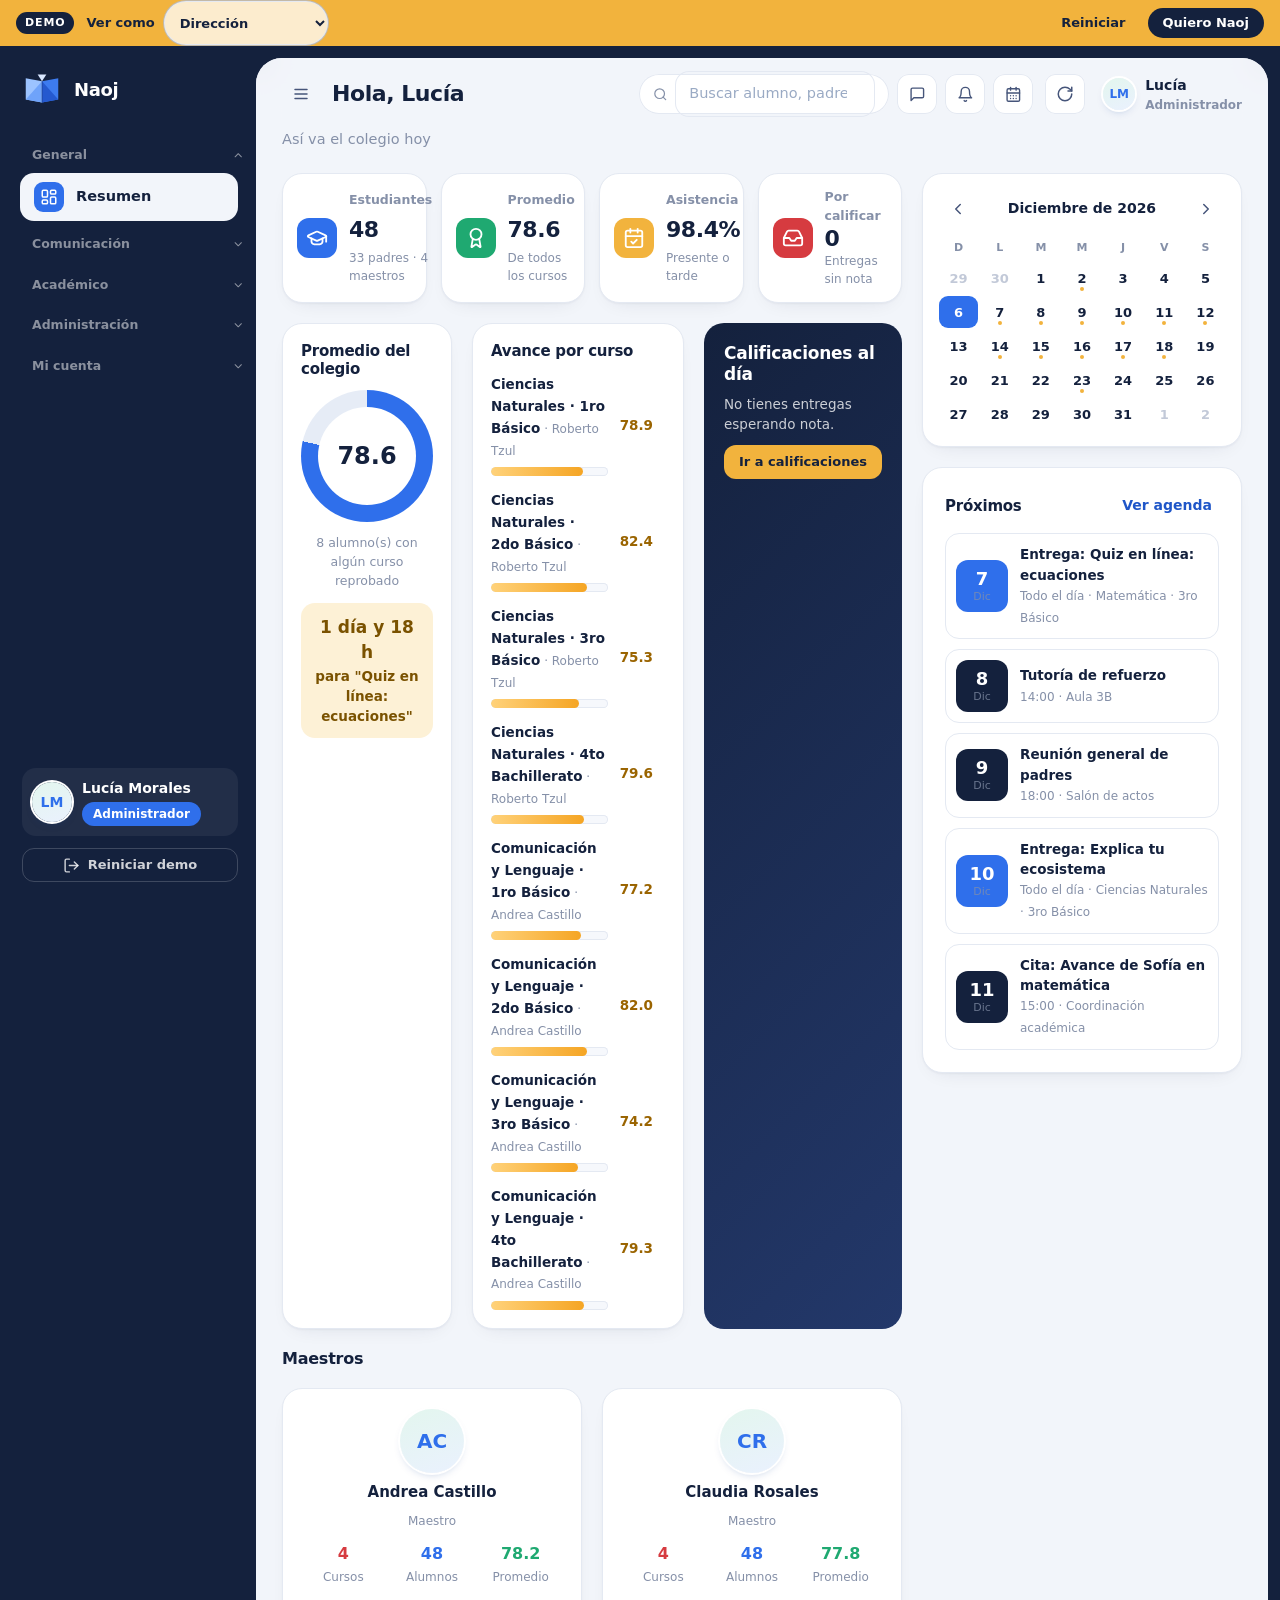
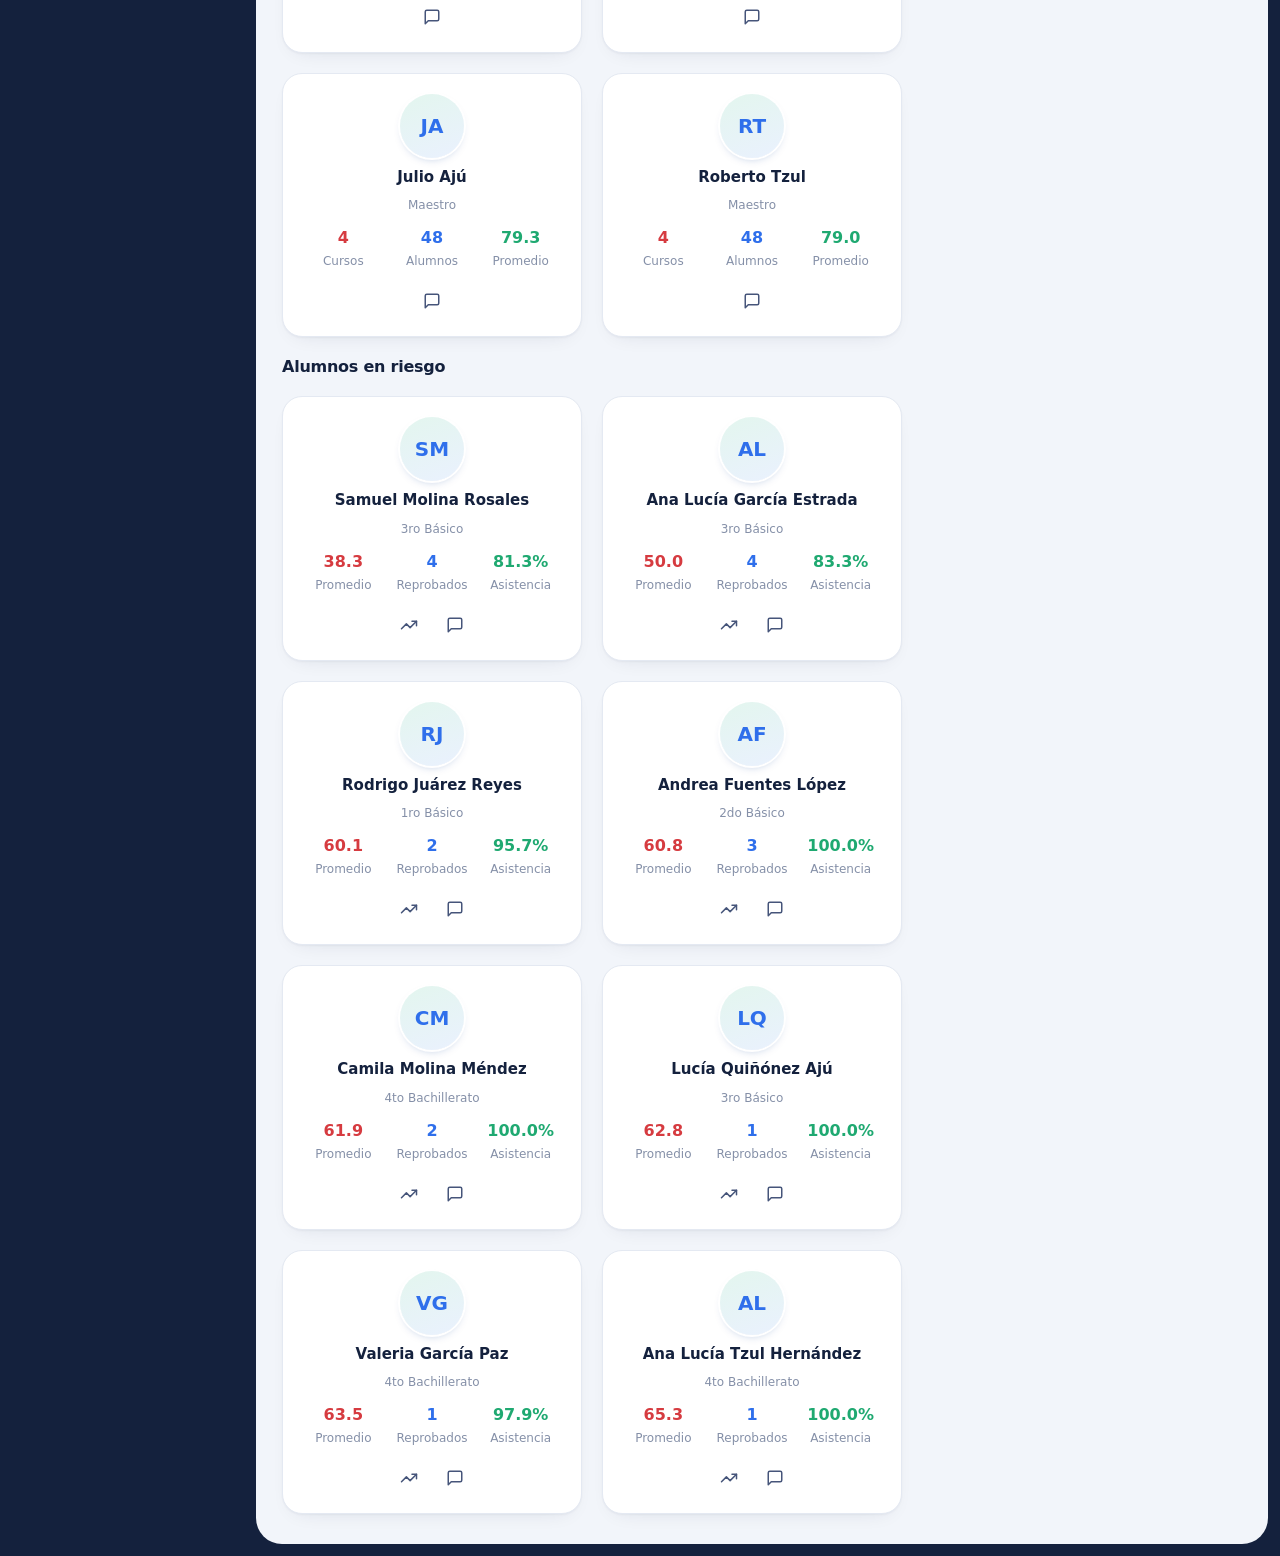
==== demo/index.html @ 6468c953 "Add files via upload" ====
<!DOCTYPE html>
<html lang="es">

<head>
    <meta charset="UTF-8">
    <meta name="viewport" content="width=device-width, initial-scale=1.0, viewport-fit=cover">
    <meta name="description" content="Demo interactiva de Naoj con un colegio de ejemplo: notas, asistencia, mensajes, agenda, lecturas y exámenes en línea.">
    <meta name="theme-color" content="#0B3D91">
    
    <meta http-equiv="Content-Security-Policy" content="default-src 'self'; script-src 'self'; style-src 'self' 'unsafe-inline' https://fonts.googleapis.com; font-src https://fonts.gstatic.com; img-src 'self' data: blob:; connect-src 'self'; worker-src 'self'; frame-src 'none'; object-src 'none'; base-uri 'self'; form-action 'none'">
    <meta name="robots" content="noindex">
    <link rel="icon" href="../img/favicon.svg" type="image/svg+xml">
    <script src="../js/frame-guard.js"></script>
    <meta name="referrer" content="no-referrer">
    <title>Naoj · Demo interactiva</title>
    <link rel="preconnect" href="https://fonts.googleapis.com">
    <link rel="preconnect" href="https://fonts.gstatic.com" crossorigin>
    <link href="https://fonts.googleapis.com/css2?family=Plus+Jakarta+Sans:wght@400;500;600;700;800&display=swap" rel="stylesheet">
    <link rel="stylesheet" href="css/styles.css">
    <link rel="stylesheet" href="css/demo.css">
    <script src="js/demo.js" defer></script>
    
    <script type="module" src="js/app.js"></script>
</head>

<body>
    <div class="demo-bar" id="demoBar">
        <span class="demo-tag">DEMO</span>
        <span class="demo-txt">Colegio de ejemplo · los cambios no se guardan</span>
        <label class="demo-como"><span>Ver como</span>
            <select id="demoComo" aria-label="Ver la demo como">
                <option value="direccion">Dirección</option><option value="maestro">Maestro</option>
                <option value="alumno">Alumna</option><option value="padre">Padre de familia</option>
            </select></label>
        <span class="demo-sp"></span>
        <button type="button" class="demo-reset" id="demoReset">Reiniciar</button>
        <a class="demo-cta" id="demoCta" href="https://wa.me/50258253416" target="_blank" rel="noopener">Quiero Naoj</a>
    </div>
    <noscript>
        <p class="noscript">La Naoj necesita JavaScript habilitado.</p>
    </noscript>

    
    <div id="screen-loading" class="screen screen-center" role="status" aria-live="polite">
        <div class="brand brand-lg">
            <span class="brand-mark" aria-hidden="true"><svg viewBox="0 0 32 32" role="img" aria-label=""><path d="M16 9 3 6.5v17L16 26z" fill="#9CC3FF"/><path d="M16 9 3 23.5 16 26z" fill="#6FA3FA"/><path d="M16 9 29 6.5v17L16 26z" fill="#3D7BEF"/><path d="M16 9 29 23.5 16 26z" fill="#2559CF"/><path d="M16 9 12.5 3.5h7z" fill="#D9E7FF"/><path d="M16 9v17" stroke="#14213D" stroke-opacity=".35" stroke-width=".8"/></svg></span>
            <span class="brand-name">Naoj</span>
        </div>
        <div class="spinner" aria-hidden="true"></div>
        <p id="loading-text" class="muted">Cargando…</p>
    </div>

    
    <main id="screen-login" class="screen auth-screen" hidden>
        <section class="auth-card" aria-labelledby="login-title">
            <div class="brand brand-lg">
                <span class="brand-mark" aria-hidden="true"><svg viewBox="0 0 32 32" role="img" aria-label=""><path d="M16 9 3 6.5v17L16 26z" fill="#9CC3FF"/><path d="M16 9 3 23.5 16 26z" fill="#6FA3FA"/><path d="M16 9 29 6.5v17L16 26z" fill="#3D7BEF"/><path d="M16 9 29 23.5 16 26z" fill="#2559CF"/><path d="M16 9 12.5 3.5h7z" fill="#D9E7FF"/><path d="M16 9v17" stroke="#14213D" stroke-opacity=".35" stroke-width=".8"/></svg></span>
                <span class="brand-name">Naoj</span>
            </div>
            <h1 id="login-title">Inicia sesión</h1>
            <p class="muted">Usa el correo y la contraseña que te entregó la administración.</p>

            <form id="login-form" data-submit="login" class="stack" novalidate>
                <label class="field">
                    <span>Correo electrónico</span>
                    <input type="email" name="email" autocomplete="username" inputmode="email" required>
                </label>
                <label class="field">
                    <span>Contraseña</span>
                    <span class="password-field">
                        <input type="password" name="password" autocomplete="current-password" required minlength="6">
                        <button type="button" class="password-toggle" data-action="toggle-password" aria-label="Mostrar contraseña" aria-pressed="false" title="Mostrar contraseña"><span data-icon="eye"></span></button>
                    </span>
                </label>
                <p class="form-error" role="alert" hidden></p>
                <button type="submit" class="btn btn-primary btn-block">Entrar</button>
                <button type="button" class="btn btn-link" data-action="forgot-password">¿Olvidaste tu contraseña?</button>
            </form>
        </section>
        <p class="auth-foot muted">Las cuentas las crea únicamente la administración del colegio.</p>
    </main>

    
    <main id="screen-denied" class="screen auth-screen" hidden>
        <section class="auth-card">
            <div class="brand brand-lg">
                <span class="brand-mark" aria-hidden="true"><svg viewBox="0 0 32 32" role="img" aria-label=""><path d="M16 9 3 6.5v17L16 26z" fill="#9CC3FF"/><path d="M16 9 3 23.5 16 26z" fill="#6FA3FA"/><path d="M16 9 29 6.5v17L16 26z" fill="#3D7BEF"/><path d="M16 9 29 23.5 16 26z" fill="#2559CF"/><path d="M16 9 12.5 3.5h7z" fill="#D9E7FF"/><path d="M16 9v17" stroke="#14213D" stroke-opacity=".35" stroke-width=".8"/></svg></span>
                <span class="brand-name">Naoj</span>
            </div>
            <h1 id="denied-title">Sin acceso</h1>
            <p id="denied-text" class="muted"></p>
            <div id="denied-actions" class="stack"></div>
            <button type="button" class="btn btn-ghost btn-block" data-action="logout">Cerrar sesión</button>
        </section>
    </main>

    
    <main id="screen-password" class="screen auth-screen" hidden>
        <section class="auth-card" aria-labelledby="password-title">
            <div class="brand brand-lg">
                <span class="brand-mark" aria-hidden="true"><svg viewBox="0 0 32 32" role="img" aria-label=""><path d="M16 9 3 6.5v17L16 26z" fill="#9CC3FF"/><path d="M16 9 3 23.5 16 26z" fill="#6FA3FA"/><path d="M16 9 29 6.5v17L16 26z" fill="#3D7BEF"/><path d="M16 9 29 23.5 16 26z" fill="#2559CF"/><path d="M16 9 12.5 3.5h7z" fill="#D9E7FF"/><path d="M16 9v17" stroke="#14213D" stroke-opacity=".35" stroke-width=".8"/></svg></span>
                <span class="brand-name">Naoj</span>
            </div>
            <h1 id="password-title">Crea tu contraseña</h1>
            <p class="muted">Por seguridad, reemplaza la contraseña temporal de <strong id="password-email"></strong> antes de continuar.</p>

            <form id="password-form" data-submit="change-password" class="stack" novalidate>
                <label class="field">
                    <span>Nueva contraseña</span>
                    <span class="password-field">
                        <input type="password" name="p1" autocomplete="new-password" required minlength="10">
                        <button type="button" class="password-toggle" data-action="toggle-password" aria-label="Mostrar contraseña" aria-pressed="false" title="Mostrar contraseña"><span data-icon="eye"></span></button>
                    </span>
                    <small class="field-hint">Mínimo 10 caracteres, con letras y números.</small>
                </label>
                <label class="field">
                    <span>Repite la contraseña</span>
                    <span class="password-field">
                        <input type="password" name="p2" autocomplete="new-password" required minlength="10">
                        <button type="button" class="password-toggle" data-action="toggle-password" aria-label="Mostrar contraseña" aria-pressed="false" title="Mostrar contraseña"><span data-icon="eye"></span></button>
                    </span>
                </label>
                <p class="form-error" role="alert" hidden></p>
                <button type="submit" class="btn btn-primary btn-block">Guardar y entrar</button>
            </form>
            <button type="button" class="btn btn-ghost btn-block" data-action="logout">Cerrar sesión</button>
        </section>
    </main>

    
    <div id="screen-app" class="app-shell" hidden>
        <aside id="sidebar" class="sidebar" aria-label="Navegación principal">
            <div class="brand">
                <span class="brand-mark" aria-hidden="true"><svg viewBox="0 0 32 32" role="img" aria-label=""><path d="M16 9 3 6.5v17L16 26z" fill="#9CC3FF"/><path d="M16 9 3 23.5 16 26z" fill="#6FA3FA"/><path d="M16 9 29 6.5v17L16 26z" fill="#3D7BEF"/><path d="M16 9 29 23.5 16 26z" fill="#2559CF"/><path d="M16 9 12.5 3.5h7z" fill="#D9E7FF"/><path d="M16 9v17" stroke="#14213D" stroke-opacity=".35" stroke-width=".8"/></svg></span>
                <span class="brand-name">Naoj</span>
            </div>
            <nav id="nav" class="nav"></nav>
            <div class="sidebar-foot">
                <div id="user-chip" class="user-chip"></div>
                <button type="button" class="btn btn-ghost btn-sm btn-block" data-action="logout"><span data-icon="log-out"></span>Reiniciar demo</button>
            </div>
        </aside>
        <div class="sidebar-backdrop" data-action="close-sidebar" aria-hidden="true"></div>

        <div class="main">
            <header class="topbar">
                <button type="button" class="icon-btn menu-btn" data-action="toggle-sidebar" aria-label="Ocultar menú" aria-controls="sidebar" aria-expanded="true"><span data-icon="menu"></span></button>
                <h1 id="page-title" class="page-title"></h1>
                <div class="topbar-tools" id="topbar-tools"></div>
                <button type="button" class="icon-btn topbar-icon" data-action="sync" title="Actualizar datos" aria-label="Actualizar datos"><span data-icon="rotate-cw"></span></button>
                <div class="topbar-user" id="topbar-user"></div>
            </header>
            <div id="busy-bar" class="busy-bar" aria-hidden="true"></div>
            <section id="view" class="view" tabindex="-1"></section>
        </div>
    </div>

    
    <dialog id="modal" class="modal" aria-modal="true"></dialog>

    
    <div id="toasts" class="toasts" aria-live="polite" aria-atomic="false"></div>
</body>

</html>
---- demo/css/styles.css ----
:root {
    
    --primary: #0B3D91;
    --primary-700: #082F72;
    --primary-400: #1E5BB8;
    --primary-50: #E7EEF9;
    --secondary: #3BA7F2;
    --secondary-700: #0B6FB8;
    --secondary-50: #E3F3FE;
    --tertiary: #7FE7D6;
    --tertiary-700: #0E7C6B;
    --tertiary-50: #E1F9F4;
    --ice: #E8F6FF;

    
    --grad-primary: linear-gradient(160deg, #2A68C9 0%, #0B3D91 100%);
    --grad-secondary: linear-gradient(160deg, #6CC3FA 0%, #3BA7F2 100%);
    --grad-tertiary: linear-gradient(160deg, #A8F1E5 0%, #7FE7D6 100%);
    --grad-ice: linear-gradient(160deg, #FFFFFF 0%, #E8F6FF 100%);
    --grad-hero: linear-gradient(125deg, #0B3D91 0%, #1E62C4 45%, #3BA7F2 78%, #7FE7D6 125%);

    
    --good: #0E7C6B;
    --good-bg: #DDF8F2;
    --ok: #A35A00;
    --ok-bg: #FFF1D9;
    --risk: #C42538;
    --risk-bg: #FDE6E9;
    --info: #0B6FB8;
    --info-bg: #E3F3FE;

    
    --bg: #EEF7FE;
    --surface: #FFFFFF;
    --surface-2: #F4FAFF;
    --border: #E1EDF8;
    --border-strong: #CFE0F1;
    --text: #0A1F44;
    --text-2: #3A4F72;
    --muted: #6B7C99;

    
    --radius-sm: 10px;
    --radius: 16px;
    --radius-lg: 24px;
    --radius-pill: 999px;
    --shadow-sm: 0 1px 2px rgba(11, 61, 145, .06), 0 2px 6px rgba(11, 61, 145, .05);
    --shadow: 0 14px 34px -14px rgba(11, 61, 145, .28), 0 4px 10px -4px rgba(11, 61, 145, .10);
    --shadow-lg: 0 30px 70px -24px rgba(10, 31, 68, .45);
    --shadow-soft: 12px 12px 30px rgba(11, 61, 145, .09), -8px -8px 22px rgba(255, 255, 255, .95);
    --shadow-soft-sm: 5px 5px 14px rgba(11, 61, 145, .09), -4px -4px 12px rgba(255, 255, 255, .95);
    --inset: inset 2px 2px 6px rgba(11, 61, 145, .08), inset -2px -2px 6px rgba(255, 255, 255, .95);
    --ring: 0 0 0 4px rgba(59, 167, 242, .25);

    --sidebar-w: 256px;
    --topbar-h: 68px;
    --ease-out: cubic-bezier(0.23, 1, 0.32, 1);
    --font: 'Inter', system-ui, -apple-system, 'Segoe UI', Roboto, sans-serif;
    color-scheme: light;
}



*,
*::before,
*::after { box-sizing: border-box; }

html { -webkit-text-size-adjust: 100%; }

body {
    margin: 0;
    font-family: var(--font);
    font-size: 15px;
    line-height: 1.5;
    color: var(--text);
    background: var(--bg);
    -webkit-font-smoothing: antialiased;
    -webkit-tap-highlight-color: transparent;
}

[hidden] { display: none !important; }

h1, h2, h3, h4 { margin: 0; line-height: 1.2; letter-spacing: -0.02em; font-weight: 800; }
p { margin: 0; }
a { color: var(--secondary-700); }
img { max-width: 100%; display: block; }
small { font-size: 12px; }
kbd { font: 600 11px/1 var(--font); padding: 2px 6px; border-radius: 6px; background: var(--surface); box-shadow: var(--shadow-sm); }

.muted { color: var(--muted); }
.noscript { padding: 24px; text-align: center; }

:focus-visible { outline: none; box-shadow: var(--ring); }


.icon { width: 1.15em; height: 1.15em; flex: none; vertical-align: -0.2em; stroke-width: 2; }
.icon-xs { width: .95em; height: .95em; vertical-align: -0.12em; }
.icon-sm { width: 1em; height: 1em; }
.icon-lg { width: 1.5em; height: 1.5em; }
.spin { animation: spin 800ms linear infinite; }
.meta-line { display: inline-flex; align-items: center; gap: 6px; }



.brand { display: flex; align-items: center; gap: 12px; }
.brand-mark {
    width: 40px; height: 40px; border-radius: 13px; flex: none;
    display: grid; place-items: center; color: #fff;
    background: var(--grad-primary);
    box-shadow: inset 0 1px 0 rgba(255, 255, 255, .28), 0 8px 18px -8px rgba(11, 61, 145, .7);
}
.brand-mark svg { width: 22px; height: 22px; }
.brand-name { font-weight: 900; font-size: 18px; line-height: 1.02; letter-spacing: -0.03em; color: var(--text); }
.brand-name span { display: block; color: var(--secondary); }
.brand-lg .brand-mark { width: 52px; height: 52px; border-radius: 16px; }
.brand-lg .brand-mark svg { width: 28px; height: 28px; }
.brand-lg .brand-name { font-size: 24px; }



.screen-center {
    min-height: 100vh; min-height: 100dvh;
    display: flex; flex-direction: column; align-items: center; justify-content: center; gap: 22px;
    background: var(--bg);
}

.spinner {
    width: 34px; height: 34px; border-radius: 50%;
    border: 3px solid var(--secondary-50); border-top-color: var(--secondary);
    animation: spin 800ms linear infinite;
}
@keyframes spin { to { transform: rotate(360deg); } }
.boot-error {
    max-width: 360px; padding: 14px 18px; border-radius: var(--radius); text-align: center;
    background: var(--risk-bg); color: #8E1426; font-size: 14px; font-weight: 600;
}

.auth-screen {
    min-height: 100vh; min-height: 100dvh;
    display: flex; flex-direction: column; align-items: center; justify-content: center;
    padding: 24px 16px;
    background:
        radial-gradient(900px 480px at 0% 0%, rgba(59, 167, 242, .22), transparent 60%),
        radial-gradient(800px 420px at 100% 100%, rgba(127, 231, 214, .30), transparent 60%),
        linear-gradient(180deg, #F5FBFF 0%, var(--ice) 100%);
}
.auth-card {
    width: 100%; max-width: 420px;
    background: rgba(255, 255, 255, .92); border: 1px solid rgba(255, 255, 255, .9); border-radius: 28px;
    box-shadow: var(--shadow-soft), var(--shadow);
    padding: 36px 30px;
    display: flex; flex-direction: column; gap: 14px;
}
.auth-card h1 { font-size: 28px; font-weight: 900; letter-spacing: -0.035em; margin-top: 10px; }
.auth-foot { margin-top: 18px; font-size: 13px; text-align: center; }



.app-shell { display: flex; min-height: 100vh; min-height: 100dvh; background: var(--bg); }

.sidebar {
    position: fixed; inset: 0 auto 0 0; width: var(--sidebar-w); z-index: 40;
    display: flex; flex-direction: column; gap: 22px;
    padding: 22px 16px;
    background: rgba(255, 255, 255, .88);
    backdrop-filter: blur(14px);
    border-right: 1px solid rgba(255, 255, 255, .9);
    box-shadow: 10px 0 34px -22px rgba(11, 61, 145, .35);
}
.sidebar > .brand { padding: 2px 8px; }


.nav { display: flex; flex-direction: column; gap: 6px; flex: 1; min-height: 0; overflow-y: auto; overscroll-behavior: contain; padding: 2px; scrollbar-width: thin; }
.nav-group-head {
    display: flex; align-items: center; justify-content: space-between; width: 100%;
    padding: 8px 12px; border: 0; border-radius: 12px; background: none; cursor: pointer;
    font: inherit; font-size: 12px; font-weight: 800; letter-spacing: .06em; text-transform: uppercase; color: var(--text-2); opacity: .8;
}
.nav-group-head:hover { background: var(--surface-2); opacity: 1; }
.nav-group-head:focus-visible { box-shadow: var(--ring); outline: none; }
.nav-group-head .icon { transition: transform 200ms var(--ease-out); }
.nav-group.is-open .nav-group-head .icon { transform: rotate(180deg); }
.nav-group-body { display: grid; grid-template-rows: 0fr; visibility: hidden; transition: grid-template-rows 220ms var(--ease-out), visibility 0s linear 220ms; }
.nav-group.is-open .nav-group-body { grid-template-rows: 1fr; visibility: visible; transition: grid-template-rows 220ms var(--ease-out); }
.nav-group-body > div { overflow: hidden; display: flex; flex-direction: column; gap: 4px; min-height: 0; }
.nav-link {
    display: flex; align-items: center; gap: 12px;
    padding: 10px 12px; border-radius: 14px;
    color: var(--text-2); font-weight: 600; font-size: 14.5px; text-decoration: none;
    transition: background-color 180ms var(--ease-out), color 180ms var(--ease-out), box-shadow 180ms var(--ease-out);
}
.nav-icon {
    width: 34px; height: 34px; border-radius: 11px; flex: none;
    display: grid; place-items: center; color: var(--primary-400);
    background: var(--surface-2);
    transition: background 180ms var(--ease-out), color 180ms var(--ease-out);
}
.nav-icon .icon { width: 18px; height: 18px; }
.nav-link:hover { background: var(--surface-2); color: var(--primary); }
.nav-link[aria-current="page"] {
    background: var(--surface); color: var(--primary); font-weight: 700;
    box-shadow: var(--shadow-soft-sm);
}
.nav-link[aria-current="page"] .nav-icon { background: var(--grad-primary); color: #fff; box-shadow: 0 6px 14px -6px rgba(11, 61, 145, .7); }

.sidebar-foot { display: flex; flex-direction: column; gap: 12px; padding-top: 16px; border-top: 1px solid var(--border); }
.user-chip {
    display: flex; align-items: center; gap: 10px; min-width: 0;
    padding: 10px; border-radius: var(--radius); background: var(--surface-2);
}
.user-chip div { min-width: 0; display: flex; flex-direction: column; gap: 3px; align-items: flex-start; }
.user-chip strong { display: block; max-width: 100%; font-size: 14px; white-space: nowrap; overflow: hidden; text-overflow: ellipsis; }

.sidebar-backdrop { display: none; }

.main { flex: 1; min-width: 0; margin-left: var(--sidebar-w); display: flex; flex-direction: column; }

.topbar {
    position: sticky; top: 0; z-index: 30; height: var(--topbar-h);
    display: flex; align-items: center; gap: 12px; padding: 0 28px;
    background: rgba(238, 247, 254, .82);
    backdrop-filter: blur(12px);
}
.page-title { font-size: 22px; font-weight: 900; letter-spacing: -0.035em; flex: 1; min-width: 0; white-space: nowrap; overflow: hidden; text-overflow: ellipsis; }
.menu-btn { display: inline-grid; }

.busy-bar {
    position: sticky; top: var(--topbar-h); z-index: 29; height: 3px;
    background: linear-gradient(90deg, transparent, var(--secondary), var(--tertiary), transparent);
    background-size: 50% 100%; background-repeat: no-repeat;
    opacity: 0; transition: opacity 200ms;
}
.busy-bar.is-active { opacity: 1; animation: busy 1s linear infinite; }
@keyframes busy { from { background-position: -50% 0; } to { background-position: 150% 0; } }

.view { padding: 8px 28px 32px; max-width: 1320px; width: 100%; margin: 0 auto; display: flex; flex-direction: column; gap: 22px; }
.view:focus { outline: none; box-shadow: none; }



.card {
    background: var(--surface); border: 1px solid rgba(255, 255, 255, .9); border-radius: var(--radius-lg);
    box-shadow: var(--shadow-soft);
}
.card-pad { padding: 22px; }
.card-head {
    display: flex; align-items: center; justify-content: space-between; gap: 12px; flex-wrap: wrap;
    padding: 18px 22px; border-bottom: 1px solid var(--border);
}
.card-head h2, .card-head h3 { font-size: 16px; font-weight: 800; }
.card-body { padding: 22px; }

.section-title { display: flex; align-items: center; justify-content: space-between; gap: 12px; flex-wrap: wrap; }
.section-title h2 { font-size: 20px; font-weight: 900; }


.eyebrow { font-size: 12px; font-weight: 700; letter-spacing: .14em; text-transform: uppercase; color: var(--muted); }

.stack { display: flex; flex-direction: column; gap: 12px; }
.row { display: flex; align-items: center; gap: 10px; flex-wrap: wrap; }
.row-between { display: flex; align-items: center; justify-content: space-between; gap: 10px; flex-wrap: wrap; }
.grid { display: grid; gap: 18px; }
.grid-kpi { grid-template-columns: repeat(auto-fit, minmax(min(190px, 100%), 1fr)); }
.grid-cards { grid-template-columns: repeat(auto-fill, minmax(min(290px, 100%), 1fr)); }
.grid-2 { grid-template-columns: repeat(auto-fit, minmax(min(330px, 100%), 1fr)); }


.kpi { padding: 20px; display: flex; flex-direction: column; gap: 6px; }
.kpi-icon {
    width: 46px; height: 46px; border-radius: 15px; margin-bottom: 6px;
    display: grid; place-items: center; color: #fff;
    background: var(--grad-primary);
    box-shadow: inset 0 1px 0 rgba(255, 255, 255, .3), 0 10px 20px -10px rgba(11, 61, 145, .65);
}
.kpi-icon .icon { width: 22px; height: 22px; }
.grid-kpi > .kpi:nth-child(4n+2) .kpi-icon { background: var(--grad-secondary); box-shadow: inset 0 1px 0 rgba(255, 255, 255, .35), 0 10px 20px -10px rgba(59, 167, 242, .8); }
.grid-kpi > .kpi:nth-child(4n+3) .kpi-icon { background: var(--grad-tertiary); color: var(--primary); box-shadow: inset 0 1px 0 rgba(255, 255, 255, .5), 0 10px 20px -10px rgba(14, 124, 107, .55); }
.grid-kpi > .kpi:nth-child(4n+4) .kpi-icon { background: var(--grad-ice); color: var(--primary); box-shadow: inset 0 0 0 1px var(--border-strong), 0 10px 20px -12px rgba(11, 61, 145, .35); }
.kpi-label { color: var(--muted); font-size: 13px; font-weight: 600; }
.kpi-value { font-size: 32px; font-weight: 900; letter-spacing: -0.04em; line-height: 1.05; color: var(--text); }
.kpi-sub { color: var(--muted); font-size: 12px; }



.btn {
    display: inline-flex; align-items: center; justify-content: center; gap: 8px;
    min-height: 42px; padding: 9px 20px; border-radius: var(--radius-pill);
    border: 1px solid transparent; background: none;
    font: inherit; font-weight: 700; font-size: 14px; color: inherit;
    cursor: pointer; text-decoration: none; white-space: nowrap;
    transition: background-color 180ms var(--ease-out), box-shadow 180ms var(--ease-out), transform 120ms var(--ease-out), opacity 160ms, color 160ms;
    user-select: none;
}
.btn:active:not(:disabled) { transform: scale(0.97); }
.btn:disabled { opacity: .5; cursor: not-allowed; }
.btn-primary {
    background: var(--grad-primary); color: #fff;
    box-shadow: inset 0 1px 0 rgba(255, 255, 255, .25), 0 10px 20px -10px rgba(11, 61, 145, .8);
}
.btn-primary:hover:not(:disabled) { box-shadow: inset 0 1px 0 rgba(255, 255, 255, .25), 0 14px 26px -10px rgba(11, 61, 145, .9); filter: brightness(1.06); }
.btn-accent {
    background: var(--grad-secondary); color: #fff;
    box-shadow: inset 0 1px 0 rgba(255, 255, 255, .3), 0 10px 20px -10px rgba(59, 167, 242, .9);
}
.btn-accent:hover:not(:disabled) { filter: brightness(1.05); }
.btn-danger { background: linear-gradient(160deg, #E0485B 0%, #C42538 100%); color: #fff; box-shadow: 0 10px 20px -10px rgba(196, 37, 56, .8); }
.btn-danger:hover:not(:disabled) { filter: brightness(1.06); }
.btn-ghost {
    background: var(--surface); color: var(--text-2); border-color: rgba(255, 255, 255, .9);
    box-shadow: var(--shadow-soft-sm);
}
.btn-ghost:hover:not(:disabled) { color: var(--primary); box-shadow: 6px 6px 16px rgba(11, 61, 145, .12), -4px -4px 12px rgba(255, 255, 255, .95); }
.btn-link { color: var(--secondary-700); min-height: auto; padding: 4px 6px; font-weight: 600; }
.btn-link:hover { color: var(--primary); text-decoration: underline; }
.btn-sm { min-height: 34px; padding: 6px 14px; font-size: 13px; }
.btn-block { width: 100%; }
.btn .icon { width: 17px; height: 17px; }
.btn.is-loading { position: relative; color: transparent !important; pointer-events: none; }
.btn.is-loading > * { visibility: hidden; }
.btn.is-loading::after {
    content: ""; position: absolute; width: 16px; height: 16px; border-radius: 50%;
    border: 2px solid rgba(255, 255, 255, .5); border-top-color: #fff; animation: spin 700ms linear infinite;
}
.btn-ghost.is-loading::after { border-color: var(--secondary-50); border-top-color: var(--secondary); }

.icon-btn {
    width: 38px; height: 38px; border-radius: 12px; display: inline-grid; place-items: center;
    border: 0; background: none; cursor: pointer; color: var(--text-2);
    transition: background-color 160ms var(--ease-out), color 160ms var(--ease-out), box-shadow 160ms;
}
.icon-btn .icon { width: 18px; height: 18px; }
.icon-btn:hover { background: var(--surface-2); color: var(--primary); }
.icon-btn.danger:hover { background: var(--risk-bg); color: var(--risk); }



.field { display: flex; flex-direction: column; gap: 7px; min-width: 0; }
.field > span:not(.password-field) { font-size: 13px; font-weight: 700; color: var(--text-2); }
.field-hint { font-size: 12px; color: var(--muted); }
input, select, textarea {
    font: inherit; font-size: 16px; color: var(--text);
    width: 100%; min-height: 46px; padding: 10px 14px;
    background: var(--surface-2); border: 1px solid var(--border); border-radius: 14px;
    box-shadow: var(--inset);
    transition: border-color 160ms, box-shadow 160ms, background-color 160ms;
}
@media (min-width: 768px) { input, select, textarea { font-size: 14.5px; } }
textarea { min-height: 100px; resize: vertical; }
input::placeholder, textarea::placeholder { color: #9AAAC4; }
input:focus, select:focus, textarea:focus { outline: none; background: var(--surface); border-color: var(--secondary); box-shadow: var(--ring); }
input:disabled, select:disabled { color: var(--muted); box-shadow: none; opacity: .8; }
input[type="checkbox"], input[type="radio"] { width: 18px; height: 18px; min-height: 0; padding: 0; box-shadow: none; accent-color: var(--primary); }
.form-grid { display: grid; grid-template-columns: repeat(auto-fit, minmax(min(220px, 100%), 1fr)); gap: 16px; }
.form-grid .span-all { grid-column: 1 / -1; }
.form-error { color: var(--risk); background: var(--risk-bg); border-radius: 14px; padding: 11px 14px; font-size: 14px; font-weight: 500; }
.inline-select { width: auto; min-width: 210px; }


.password-field { position: relative; display: block; }
.password-field input { padding-right: 52px; }
.password-toggle {
    position: absolute; top: 50%; right: 6px; transform: translateY(-50%);
    width: 38px; height: 36px; border: 0; border-radius: 11px; background: none;
    display: grid; place-items: center; cursor: pointer; color: var(--muted);
    transition: color 160ms, background-color 160ms;
}
.password-toggle .icon { width: 19px; height: 19px; }
.password-toggle:hover, .password-toggle:focus-visible { color: var(--primary); background: var(--secondary-50); }
.password-toggle[aria-pressed="true"] { color: var(--secondary-700); }

.check-list {
    display: grid; grid-template-columns: repeat(auto-fill, minmax(min(230px, 100%), 1fr)); gap: 10px;
    max-height: 330px; overflow: auto; padding: 4px;
}
.check-item {
    display: flex; align-items: center; gap: 10px; padding: 11px 13px;
    border: 1px solid var(--border); border-radius: 14px; cursor: pointer; background: var(--surface);
    transition: border-color 160ms, background-color 160ms, box-shadow 160ms;
}
.check-item:hover { border-color: var(--border-strong); }
.check-item:has(input:checked) { border-color: var(--secondary); background: var(--secondary-50); box-shadow: 0 6px 14px -10px rgba(59, 167, 242, .9); }
.check-item small { display: block; color: var(--muted); }
.check-item:has(input:disabled) { opacity: .5; cursor: not-allowed; background: var(--surface-2); }

.justify-box {
    border: 1px solid #FFD89A; background: #FFF8EA; border-radius: var(--radius); padding: 16px;
    display: flex; flex-direction: column; gap: 8px;
}
.justify-box > span { color: #8A4B00; }
.justify-box textarea { background: #fff; }



.badge {
    display: inline-flex; align-items: center; gap: 5px;
    padding: 3px 11px; border-radius: var(--radius-pill); font-size: 12px; font-weight: 700; white-space: nowrap;
    background: var(--surface-2); color: var(--text-2);
}
.badge .icon { width: 13px; height: 13px; }
.badge-brand { background: var(--primary-50); color: var(--primary); }
.badge-solid { background: var(--grad-primary); color: #fff; }
.badge-success { background: var(--good-bg); color: var(--good); }
.badge-warn { background: var(--ok-bg); color: var(--ok); }
.badge-danger { background: var(--risk-bg); color: var(--risk); }
.badge-info { background: var(--info-bg); color: var(--info); }

.tipo-Tarea { background: var(--secondary-50); color: var(--secondary-700); }
.tipo-Prueba { background: var(--tertiary-50); color: var(--tertiary-700); }
.tipo-Examen { background: var(--grad-primary); color: #fff; }
.tipo-Proyecto { background: var(--primary-50); color: var(--primary); box-shadow: inset 0 0 0 1px rgba(11, 61, 145, .18); }



.grade { font-weight: 800; font-variant-numeric: tabular-nums; }
.grade.good { color: var(--good); }
.grade.ok { color: var(--ok); }
.grade.risk { color: var(--risk); }
.grade.muted { color: var(--muted); font-weight: 600; }

.grade-pill {
    display: inline-grid; place-items: center; min-width: 56px; padding: 4px 11px; border-radius: var(--radius-pill);
    font-weight: 800; font-variant-numeric: tabular-nums; font-size: 13px;
    background: var(--surface-2); color: var(--muted);
}
.grade-pill.good { background: var(--good-bg); color: var(--good); }
.grade-pill.ok { background: var(--ok-bg); color: var(--ok); }
.grade-pill.risk { background: var(--risk-bg); color: var(--risk); }

.grade-big { font-size: 42px; font-weight: 900; letter-spacing: -0.045em; line-height: 1; font-variant-numeric: tabular-nums; }

.bar { height: 9px; border-radius: var(--radius-pill); background: var(--surface-2); box-shadow: var(--inset); overflow: hidden; }
.bar > span { display: block; height: 100%; border-radius: inherit; background: var(--muted); transition: width 500ms var(--ease-out); }
.bar.good > span { background: linear-gradient(90deg, var(--tertiary), var(--secondary)); }
.bar.ok > span { background: linear-gradient(90deg, #FFD27A, #F5A524); }
.bar.risk > span { background: linear-gradient(90deg, #F7909C, #E0485B); }



.avatar {
    flex: none; border-radius: 50%; object-fit: cover;
    display: inline-grid; place-items: center;
    background: linear-gradient(160deg, var(--tertiary-50), var(--secondary-50));
    color: var(--primary); font-weight: 800;
    box-shadow: 0 0 0 2px #fff, 0 4px 10px -4px rgba(11, 61, 145, .35);
}
.avatar-sm { width: 32px; height: 32px; font-size: 12px; }
.avatar-md { width: 40px; height: 40px; font-size: 14px; }
.avatar-lg { width: 66px; height: 66px; font-size: 22px; }
.avatar-xl { width: 120px; height: 120px; font-size: 38px; box-shadow: 0 0 0 4px #fff, var(--shadow); }

.person { display: flex; align-items: center; gap: 11px; min-width: 0; }
.person > div { min-width: 0; }
.person strong { display: block; white-space: nowrap; overflow: hidden; text-overflow: ellipsis; }
.person small { display: block; color: var(--muted); white-space: nowrap; overflow: hidden; text-overflow: ellipsis; }



.table-wrap { overflow-x: auto; -webkit-overflow-scrolling: touch; }
.table { width: 100%; border-collapse: collapse; font-size: 14px; }
.table th, .table td { padding: 13px 16px; text-align: left; border-bottom: 1px solid var(--border); vertical-align: middle; }
.table th {
    font-size: 11.5px; font-weight: 700; color: var(--muted); text-transform: uppercase; letter-spacing: .1em;
    background: var(--surface-2); white-space: nowrap;
}
.table tbody tr { transition: background-color 140ms; }
.table tbody tr:hover { background: #F7FBFF; }
.table tbody tr:last-child td { border-bottom: 0; }
.table .num { text-align: right; font-variant-numeric: tabular-nums; }
.table .center { text-align: center; }
.table .actions { text-align: right; white-space: nowrap; }
.table .wrap { white-space: normal; min-width: 220px; }



.tabs {
    display: flex; gap: 4px; padding: 5px; border-radius: var(--radius-pill);
    background: #E3EEF9; box-shadow: var(--inset);
    overflow-x: auto; width: fit-content; max-width: 100%; min-width: 0;
}
.tab {
    padding: 8px 18px; border-radius: var(--radius-pill); border: 0; background: none; cursor: pointer;
    font: inherit; font-weight: 700; font-size: 14px; color: var(--text-2); white-space: nowrap;
    transition: background-color 180ms var(--ease-out), color 180ms, box-shadow 180ms;
}
.tab:hover { color: var(--primary); }
.tab[aria-selected="true"] { background: var(--surface); color: var(--primary); box-shadow: 0 4px 12px -4px rgba(11, 61, 145, .25); }



.empty { text-align: center; padding: 44px 20px; color: var(--muted); display: flex; flex-direction: column; align-items: center; gap: 12px; }
.empty-icon {
    width: 68px; height: 68px; border-radius: 22px; display: grid; place-items: center;
    color: var(--primary); background: var(--grad-ice);
    box-shadow: var(--shadow-soft-sm), inset 0 0 0 1px var(--border);
}
.empty-icon .icon { width: 30px; height: 30px; }



.alert { padding: 13px 16px; border-radius: var(--radius); font-size: 14px; display: flex; gap: 10px; align-items: flex-start; }
.alert > .icon { width: 18px; height: 18px; margin-top: 1px; }
.alert ul { margin: 6px 0 0; padding-left: 20px; }
.alert p { margin-top: 4px; }
.alert-warn { background: var(--ok-bg); color: #7A4300; }
.alert-info { background: var(--info-bg); color: #0A4F86; }
.alert-ok { background: var(--good-bg); color: #0A5E51; }
.alert-danger { background: var(--risk-bg); color: #8E1426; }



.course-card {
    display: flex; flex-direction: column; gap: 12px; padding: 22px; text-decoration: none; color: inherit;
    position: relative; overflow: hidden;
    transition: transform 220ms var(--ease-out), box-shadow 220ms var(--ease-out);
}
.course-card::before {
    content: ""; position: absolute; inset: 0 0 auto 0; height: 5px;
    background: linear-gradient(90deg, var(--primary), var(--secondary), var(--tertiary));
}
a.course-card:hover, button.course-card:hover { transform: translateY(-3px); box-shadow: var(--shadow-soft), var(--shadow); }
.course-card h3 { font-size: 18px; font-weight: 800; }
.course-card p { color: var(--muted); font-size: 14px; }
.course-stats { display: flex; gap: 14px; flex-wrap: wrap; font-size: 13px; color: var(--text-2); font-weight: 600; }
.course-stats span { display: inline-flex; align-items: center; gap: 6px; }
.course-stats .icon { color: var(--secondary); }

.unit-block + .unit-block { border-top: 1px solid var(--border); }
.unit-head { display: flex; align-items: center; justify-content: space-between; gap: 10px; flex-wrap: wrap; padding: 15px 22px; background: var(--surface-2); }
.unit-head h3 { font-size: 15px; font-weight: 800; }
.item-list { list-style: none; margin: 0; padding: 0; }
.item-row { display: grid; grid-template-columns: auto 1fr auto; align-items: center; gap: 14px; padding: 13px 22px; border-top: 1px solid var(--border); }
.item-main { min-width: 0; display: flex; flex-direction: column; gap: 3px; }
.item-meta { display: flex; gap: 12px; flex-wrap: wrap; align-items: center; font-size: 12px; color: var(--muted); }
.item-side { display: flex; align-items: center; gap: 8px; flex-wrap: wrap; justify-content: flex-end; }
.item-link { font-weight: 700; text-decoration: none; color: var(--primary); display: inline-flex; align-items: center; gap: 5px; }
.item-link .icon { color: var(--secondary); }
.item-link:hover { color: var(--secondary-700); text-decoration: underline; }
.item-title { font-weight: 700; }

.topic-list { margin: 0; padding: 0 22px 14px 42px; color: var(--text-2); font-size: 14px; }
.topic-list li { padding: 3px 0; }
.topic-list li::marker { color: var(--secondary); }
.topic-list small { color: var(--muted); }



.gb-toolbar { display: flex; align-items: flex-end; gap: 12px; flex-wrap: wrap; }
.gb-toolbar .spacer { flex: 1; }
.gb-status { font-size: 13px; color: var(--muted); }
.gb-status strong { color: var(--ok); }

.gradebook { border-collapse: separate; border-spacing: 0; font-size: 13px; min-width: 100%; }
.gradebook th, .gradebook td { border-bottom: 1px solid var(--border); border-right: 1px solid var(--border); padding: 7px 9px; text-align: center; white-space: nowrap; background: var(--surface); }
.gradebook thead th { background: var(--surface-2); font-size: 12px; color: var(--text-2); font-weight: 700; position: sticky; top: 0; z-index: 2; }
.gradebook thead tr:nth-child(2) th { top: 39px; }
.gradebook .sticky-col { position: sticky; left: 0; z-index: 3; text-align: left; min-width: 210px; max-width: 250px; box-shadow: 1px 0 0 var(--border); }
.gradebook thead .sticky-col { z-index: 4; }
.gradebook .unit-th { background: var(--primary-50); color: var(--primary); font-weight: 800; }
.gradebook .item-th { max-width: 140px; overflow: hidden; text-overflow: ellipsis; }
.gradebook .item-th small { display: block; color: var(--muted); font-weight: 600; }
.gradebook .avg-col { background: #F5FAFF; font-weight: 800; min-width: 76px; }
.gradebook .final-col { background: var(--tertiary-50); font-weight: 900; min-width: 88px; }
.gradebook thead .final-col { color: var(--tertiary-700); }
.gradebook tfoot td { background: var(--surface-2); font-weight: 700; }
.gradebook tfoot .sticky-col { background: var(--surface-2); }
.gradebook .cell { position: relative; }
.gradebook .cell.is-late .grade-input { border-color: var(--ok); background: var(--ok-bg); }
.late-dot {
    position: absolute; left: 3px; top: 3px; width: 15px; height: 15px; border-radius: 50%;
    background: var(--ok); color: #fff; font-size: 9px; font-weight: 700; line-height: 15px; text-align: center; cursor: help;
}
.late-dot.is-exc { background: var(--info); }

.grade-input {
    width: 76px; min-height: 36px; padding: 5px 7px; text-align: center; font-size: 14px; font-weight: 600;
    font-variant-numeric: tabular-nums; border-radius: 11px; box-shadow: none; background: var(--surface-2);
    -moz-appearance: textfield; appearance: textfield;
}
.grade-input::-webkit-outer-spin-button, .grade-input::-webkit-inner-spin-button { -webkit-appearance: none; margin: 0; }
.grade-input.is-dirty { background: #FFF6E3; border-color: #F5A524; }
.grade-input.is-invalid { background: var(--risk-bg); border-color: var(--risk); }
.file-dot {
    position: absolute; top: 1px; right: 2px; padding: 1px 2px; border: 0; background: none;
    color: var(--secondary); line-height: 1; cursor: pointer; border-radius: 5px;
}
.file-dot .icon { width: 12px; height: 12px; }
.file-dot:hover { background: var(--secondary-50); color: var(--primary); }



.att-list { list-style: none; margin: 0; padding: 0; }
.att-row { display: flex; align-items: center; justify-content: space-between; gap: 12px; flex-wrap: wrap; padding: 11px 22px; border-top: 1px solid var(--border); }
.segmented { display: inline-flex; background: #E3EEF9; box-shadow: var(--inset); border-radius: var(--radius-pill); padding: 4px; gap: 2px; flex-wrap: wrap; }
.segmented label { position: relative; }
.segmented input { position: absolute; opacity: 0; pointer-events: none; }
.segmented span {
    display: block; padding: 6px 14px; border-radius: var(--radius-pill); font-size: 13px; font-weight: 700; color: var(--text-2);
    cursor: pointer; transition: background-color 160ms, color 160ms, box-shadow 160ms; user-select: none;
}
.segmented input:focus-visible + span { box-shadow: var(--ring); }
.segmented input:checked + span { background: var(--surface); box-shadow: 0 4px 10px -4px rgba(11, 61, 145, .3); }
.segmented input[value="Presente"]:checked + span { color: var(--good); }
.segmented input[value="Tarde"]:checked + span { color: var(--ok); }
.segmented input[value="Ausente"]:checked + span { color: var(--risk); }
.segmented input[value="Justificado"]:checked + span { color: var(--info); }
.att-row.is-dirty { background: #FFF8EA; }



.profile-grid { display: grid; grid-template-columns: 260px 1fr; gap: 22px; align-items: start; }
.profile-photo { display: flex; flex-direction: column; align-items: center; gap: 14px; padding: 28px; text-align: center; }

.child-picker { display: flex; gap: 10px; flex-wrap: wrap; }
.child-chip {
    display: inline-flex; align-items: center; gap: 8px; padding: 6px 16px 6px 6px; border-radius: var(--radius-pill);
    border: 1px solid rgba(255, 255, 255, .9); background: var(--surface); cursor: pointer; font: inherit; font-weight: 700;
    box-shadow: var(--shadow-soft-sm); color: var(--text-2);
}
.child-chip[aria-pressed="true"] { background: var(--secondary-50); color: var(--primary); box-shadow: inset 0 0 0 2px var(--secondary); }

.hero {
    padding: 26px 28px; border-radius: var(--radius-lg); color: #fff;
    background: var(--grad-hero);
    box-shadow: 0 24px 48px -24px rgba(11, 61, 145, .7);
    display: flex; align-items: center; gap: 18px; flex-wrap: wrap;
    position: relative; overflow: hidden;
}
.hero::after {
    content: ""; position: absolute; right: -60px; top: -80px; width: 260px; height: 260px; border-radius: 50%;
    background: radial-gradient(circle, rgba(255, 255, 255, .22), transparent 70%);
    pointer-events: none;
}
.hero h2 { font-size: 26px; font-weight: 900; letter-spacing: -0.035em; }
.hero p { opacity: .92; }
.hero .avatar { box-shadow: 0 0 0 3px rgba(255, 255, 255, .6); }

.timeline { list-style: none; margin: 0; padding: 0; }
.timeline li { padding: 15px 22px; border-top: 1px solid var(--border); display: flex; flex-direction: column; gap: 5px; }
.timeline li:first-child { border-top: 0; }
.timeline .quote {
    display: flex; gap: 8px; align-items: flex-start;
    background: var(--surface-2); border-left: 3px solid var(--secondary); padding: 9px 13px;
    border-radius: 0 12px 12px 0; font-size: 14px; color: var(--text-2);
}
.timeline .quote .icon { color: var(--secondary); margin-top: 2px; }

details.more > summary { cursor: pointer; padding: 13px 22px; font-weight: 700; font-size: 14px; color: var(--secondary-700); list-style: none; }
details.more > summary::-webkit-details-marker { display: none; }
details.more > summary::before { content: "▸ "; }
details.more[open] > summary::before { content: "▾ "; }



.news-feed { display: grid; gap: 18px; max-width: 760px; }
.news-card { overflow: hidden; }
.news-card.is-pendiente { box-shadow: var(--shadow-soft), inset 0 0 0 2px rgba(196, 37, 56, .45); }
.news-foto {
    aspect-ratio: 16 / 9; background: var(--grad-ice); display: grid; place-items: center;
    border-bottom: 1px solid var(--border);
}
.news-foto img { width: 100%; height: 100%; object-fit: cover; display: block; }
.news-body { padding: 18px 22px; display: flex; flex-direction: column; gap: 10px; }
.news-body h3 { font-size: 19px; font-weight: 800; }
.news-text { white-space: pre-line; color: var(--text-2); font-size: 14.5px; overflow-wrap: anywhere; }
.news-meta { display: flex; flex-wrap: wrap; gap: 12px; font-size: 12px; color: var(--muted); }
.news-preview { max-height: 180px; border-radius: 12px; margin-top: 8px; box-shadow: var(--shadow-sm); }
.atencion { border-left: 4px solid #F5A524; }
.plain-list { list-style: none; margin: 0 0 8px; padding: 0; display: flex; flex-direction: column; gap: 6px; font-size: 14px; }



.modal {
    width: min(580px, calc(100vw - 32px)); max-height: calc(100dvh - 32px);
    padding: 0; border: 0; border-radius: 26px; box-shadow: var(--shadow-lg);
    background: var(--surface); color: var(--text);
}
.modal.modal-wide { width: min(840px, calc(100vw - 32px)); }
.modal::backdrop { background: rgba(10, 31, 68, .42); backdrop-filter: blur(4px); }
.modal[open] { animation: modal-in 240ms var(--ease-out); }
@keyframes modal-in { from { opacity: 0; transform: translateY(10px) scale(.98); } }
.modal-card { display: flex; flex-direction: column; max-height: calc(100dvh - 32px); }
.modal-head { display: flex; align-items: center; justify-content: space-between; gap: 12px; padding: 20px 24px; border-bottom: 1px solid var(--border); }
.modal-head h2 { font-size: 19px; font-weight: 900; }
.modal-body { padding: 22px 24px; overflow-y: auto; display: flex; flex-direction: column; gap: 16px; }
.modal-card > .form-error { margin: 0 24px 12px; }
.modal-foot { display: flex; justify-content: flex-end; gap: 10px; padding: 16px 24px; border-top: 1px solid var(--border); background: var(--surface-2); border-radius: 0 0 26px 26px; }



.toasts { position: fixed; right: 18px; bottom: 18px; z-index: 100; display: flex; flex-direction: column; gap: 10px; max-width: min(390px, calc(100vw - 32px)); }
.toast {
    padding: 13px 18px; border-radius: 16px; background: var(--text); color: #fff; box-shadow: var(--shadow-lg);
    font-size: 14px; font-weight: 500; animation: toast-in 260ms var(--ease-out);
    border-left: 4px solid var(--secondary);
}
.toast.success { border-left-color: var(--tertiary); }
.toast.error { border-left-color: #F7909C; }
.toast.is-leaving { opacity: 0; transform: translateY(6px); transition: opacity 200ms, transform 200ms; }
@keyframes toast-in { from { opacity: 0; transform: translateY(10px); } }



.grade-card { display: flex; flex-direction: column; gap: 12px; padding: 20px; color: inherit; text-decoration: none; transition: transform 180ms var(--ease-out), box-shadow 180ms var(--ease-out); }
.grade-card h3 { margin: 0; }
.grade-card:hover { transform: translateY(-2px); box-shadow: var(--shadow-lg); }
.grade-card:focus-visible { box-shadow: var(--ring); outline: none; }



.ev-azul { --ev: #2F6FDE; --ev-bg: #E4EEFD; }
.ev-verde { --ev: #1B8F60; --ev-bg: #DDF5EA; }
.ev-ambar { --ev: #B86E06; --ev-bg: #FDF0D9; }
.ev-rojo { --ev: #C9354F; --ev-bg: #FCE3E7; }
.ev-morado { --ev: #6E44CF; --ev-bg: #EEE6FD; }
.ev-gris { --ev: #55657C; --ev-bg: #E9EEF4; }
.ev-entrega { --ev: #0B7F8C; --ev-bg: #DDF3F5; }

.cal { overflow: hidden; }
.cal-toolbar { display: flex; flex-wrap: wrap; align-items: center; justify-content: space-between; gap: 12px; padding: 16px 20px; border-bottom: 1px solid var(--border); }
.cal-nav { gap: 6px; }
.cal-title { margin: 0 0 0 6px; font-size: 19px; }
.cal-legend { display: flex; flex-wrap: wrap; align-items: center; gap: 12px; padding: 10px 20px; font-size: 13px; color: var(--text-2); border-bottom: 1px solid var(--border); }
.cal-scroll { overflow-x: auto; }
.check-inline { display: inline-flex; align-items: flex-start; gap: 8px; cursor: pointer; }
.check-inline input { flex: none; margin-top: 2px; }

.ev-chip {
    display: flex; align-items: center; gap: 5px; width: 100%; min-width: 0; padding: 2px 6px; border: 0; border-radius: 6px;
    background: none; font: inherit; font-size: 12px; text-align: left; color: var(--text); cursor: pointer;
}
.ev-chip::before { content: ''; flex: none; width: 8px; height: 8px; border-radius: 50%; background: var(--ev); }
.ev-chip.is-allday { background: var(--ev); color: #fff; font-weight: 600; }
.ev-chip.is-allday::before { display: none; }
.ev-chip.ev-entrega.is-allday { background: var(--ev-bg); color: var(--ev); box-shadow: inset 3px 0 0 var(--ev); }
.cal-legend .ev-chip { width: auto; cursor: default; }
.ev-chip:hover { filter: brightness(.95); background-color: var(--surface-2); }
.ev-chip.is-allday:hover { background-color: var(--ev); }
.ev-chip.ev-entrega.is-allday:hover { background-color: var(--ev-bg); }
.ev-chip:focus-visible, .ev-block:focus-visible, .cal-list-item:focus-visible { box-shadow: var(--ring); outline: none; }
.ev-time { flex: none; font-weight: 700; }
.ev-title { overflow: hidden; white-space: nowrap; text-overflow: ellipsis; }
.ev-dot { display: inline-block; flex: none; width: 10px; height: 10px; border-radius: 50%; background: var(--ev); }


.cal-month { display: grid; grid-template-columns: repeat(7, minmax(92px, 1fr)); grid-template-rows: auto repeat(var(--semanas), minmax(112px, 1fr)); min-width: 660px; }
.cal-dow { padding: 8px; font-size: 11px; font-weight: 800; letter-spacing: .06em; text-transform: uppercase; text-align: center; color: var(--text-2); border-bottom: 1px solid var(--border); }
.cal-cell { display: flex; flex-direction: column; gap: 2px; min-width: 0; padding: 4px; border-right: 1px solid var(--border); border-bottom: 1px solid var(--border); }
.cal-cell[data-action] { cursor: pointer; }
.cal-cell[data-action]:hover { background: var(--surface-2); }
.cal-cell:nth-child(7n) { border-right: 0; }
.cal-cell.is-out { background: rgba(244, 250, 255, .6); }
.cal-cell.is-out .cal-daynum { color: var(--text-2); opacity: .55; }
.cal-daynum {
    align-self: center; display: grid; place-items: center; width: 28px; height: 28px; border: 0; border-radius: 50%;
    background: none; font: inherit; font-size: 13px; font-weight: 700; color: var(--text); cursor: pointer;
}
.cal-daynum:hover { background: var(--border); }
.cal-cell.is-today .cal-daynum { background: var(--primary); color: #fff; }
.cal-chips { display: flex; flex-direction: column; gap: 2px; min-width: 0; }
.cal-more { align-self: flex-start; padding: 1px 6px; border: 0; border-radius: 6px; background: none; font: inherit; font-size: 12px; font-weight: 700; color: var(--text-2); cursor: pointer; }
.cal-more:hover { background: var(--border); }


.cal-week { --gutter: 58px; min-width: calc(var(--gutter) + var(--dias) * 86px); }
.cal-week-head, .cal-allday, .cal-grid { display: grid; grid-template-columns: var(--gutter) repeat(var(--dias), minmax(0, 1fr)); }
.cal-gutter { display: flex; align-items: center; justify-content: flex-end; padding: 0 8px; font-size: 11px; color: var(--text-2); }
.cal-wday { display: flex; flex-direction: column; align-items: center; gap: 2px; padding: 8px 0; border: 0; background: none; font: inherit; cursor: pointer; color: var(--text-2); }
.cal-wday span { font-size: 11px; font-weight: 800; letter-spacing: .06em; text-transform: uppercase; }
.cal-wday strong { display: grid; place-items: center; width: 36px; height: 36px; border-radius: 50%; font-size: 19px; color: var(--text); }
.cal-wday:hover strong { background: var(--border); }
.cal-wday.is-today span { color: var(--primary); }
.cal-wday.is-today strong { background: var(--primary); color: #fff; }
.cal-allday { border-top: 1px solid var(--border); border-bottom: 1px solid var(--border); }
.cal-allday-cell { display: flex; flex-direction: column; gap: 2px; min-width: 0; min-height: 30px; padding: 3px; border-left: 1px solid var(--border); }
.cal-grid-scroll { max-height: min(62vh, 640px); overflow-y: auto; overscroll-behavior: contain; }
.cal-hour { height: var(--hora); position: relative; }
.cal-hour span { position: absolute; top: -7px; right: 8px; font-size: 11px; color: var(--text-2); }
.cal-col { position: relative; border-left: 1px solid var(--border); }
.cal-col.is-today { background: rgba(228, 238, 253, .35); }
.cal-slot { height: var(--hora); border-bottom: 1px solid var(--border); }
.cal-slot[data-action] { cursor: pointer; }
.cal-slot[data-action]:hover { background: var(--surface-2); }
.ev-block {
    position: absolute; z-index: 1; display: flex; flex-direction: column; gap: 1px; overflow: hidden; padding: 3px 6px;
    border: 0; border-radius: 8px; background: var(--ev); color: #fff; font: inherit; text-align: left; cursor: pointer;
    box-shadow: 0 0 0 1px var(--surface);
}
.ev-block strong { font-size: 12px; line-height: 1.25; overflow: hidden; text-overflow: ellipsis; }
.ev-block small { font-size: 11px; opacity: .9; overflow: hidden; white-space: nowrap; text-overflow: ellipsis; }
.cal-now { position: absolute; left: 0; right: 0; z-index: 2; height: 2px; background: var(--risk); pointer-events: none; }
.cal-now::before { content: ''; position: absolute; left: -5px; top: -4px; width: 10px; height: 10px; border-radius: 50%; background: var(--risk); }


.cal-list { display: flex; flex-direction: column; }
.cal-list-day { display: grid; grid-template-columns: 110px 1fr; gap: 12px; padding: 12px 20px; border-bottom: 1px solid var(--border); }
.cal-list-date { display: flex; align-items: center; gap: 8px; align-self: start; padding: 4px; border: 0; background: none; font: inherit; color: var(--text-2); cursor: pointer; text-align: left; }
.cal-list-date strong { display: grid; place-items: center; width: 34px; height: 34px; border-radius: 50%; font-size: 17px; color: var(--text); }
.cal-list-date span { font-size: 12px; text-transform: uppercase; font-weight: 700; }
.cal-list-day.is-today .cal-list-date strong { background: var(--primary); color: #fff; }
.cal-list-items { display: flex; flex-direction: column; gap: 2px; min-width: 0; }
.cal-list-item { display: grid; grid-template-columns: 12px 110px 1fr; align-items: center; gap: 10px; padding: 8px 10px; border: 0; border-radius: 10px; background: none; font: inherit; font-size: 14px; text-align: left; color: var(--text); cursor: pointer; }
.cal-list-item:hover { background: var(--surface-2); }
.cal-list-time { font-size: 13px; color: var(--text-2); }


.ev-colors { display: flex; flex-wrap: wrap; gap: 10px; }
.ev-color { position: relative; cursor: pointer; }
.ev-color input { position: absolute; opacity: 0; pointer-events: none; }
.ev-swatch { display: block; width: 28px; height: 28px; border-radius: 50%; background: var(--ev); box-shadow: 0 0 0 2px var(--surface), 0 0 0 3px transparent; transition: box-shadow 160ms; }
.ev-color input:checked + .ev-swatch { box-shadow: 0 0 0 3px var(--surface), 0 0 0 5px var(--ev); }
.ev-color input:focus-visible + .ev-swatch { box-shadow: 0 0 0 3px var(--surface), 0 0 0 5px var(--primary); }
.sr-only { position: absolute; width: 1px; height: 1px; padding: 0; margin: -1px; overflow: hidden; clip: rect(0, 0, 0, 0); white-space: nowrap; border: 0; }


[data-action="sync"].has-news { position: relative; }
[data-action="sync"].has-news::after { content: ''; position: absolute; top: 6px; right: 6px; width: 9px; height: 9px; border-radius: 50%; background: var(--secondary); box-shadow: 0 0 0 2px var(--surface); }



.nav-badge { margin-left: auto; min-width: 20px; height: 20px; padding: 0 6px; border-radius: var(--radius-pill); background: var(--risk); color: #fff; font-size: 11px; font-weight: 800; display: inline-grid; place-items: center; }
.chat { display: grid; grid-template-columns: minmax(260px, 340px) 1fr; gap: 18px; align-items: start; }
.chat-list { overflow: hidden; }
.conv-list { list-style: none; margin: 0; padding: 6px; max-height: 62vh; overflow-y: auto; overscroll-behavior: contain; }
.conv-item { display: grid; grid-template-columns: auto 1fr auto; align-items: center; gap: 10px; padding: 10px; border-radius: 12px; color: inherit; text-decoration: none; }
.conv-item:hover { background: var(--surface-2); }
.conv-item.is-active { background: var(--primary-50); }
.conv-item:focus-visible { box-shadow: var(--ring); outline: none; }
.conv-main { display: flex; flex-direction: column; min-width: 0; }
.conv-main strong { font-size: 14px; overflow: hidden; white-space: nowrap; text-overflow: ellipsis; }
.conv-main small { color: var(--muted); overflow: hidden; white-space: nowrap; text-overflow: ellipsis; }
.conv-item.is-unread .conv-main strong, .conv-item.is-unread .conv-main small { color: var(--text); font-weight: 700; }
.conv-side { display: flex; flex-direction: column; align-items: flex-end; gap: 6px; color: var(--muted); font-size: 12px; }
.conv-dot { width: 10px; height: 10px; border-radius: 50%; background: var(--secondary); }
.chat-aviso { display: flex; align-items: center; gap: 6px; font-size: 12px; padding: 10px 16px 14px; margin: 0; border-top: 1px solid var(--border); }
.chat-thread { display: flex; flex-direction: column; min-height: 62vh; overflow: hidden; }
.chat-head { display: flex; align-items: center; justify-content: space-between; gap: 12px; padding: 14px 18px; border-bottom: 1px solid var(--border); }
.chat-back { display: none; }
.chat-banner { margin: 10px 18px 0; padding: 10px 12px; border-radius: 12px; background: var(--ok-bg); color: var(--ok); font-size: 13px; }
.chat-body { flex: 1; display: flex; flex-direction: column; gap: 6px; padding: 16px 18px; max-height: 56vh; overflow-y: auto; overscroll-behavior: contain; }
.chat-day { align-self: center; margin: 8px 0; font-size: 12px; color: var(--muted); }
.chat-day span { padding: 3px 10px; border-radius: var(--radius-pill); background: var(--surface-2); }
.msg { display: flex; flex-direction: column; align-items: flex-start; max-width: 78%; }
.msg.is-mine { align-self: flex-end; align-items: flex-end; }
.msg-autor { font-size: 11px; color: var(--muted); margin: 0 6px 2px; }
.msg-bubble { padding: 9px 13px; border-radius: 16px 16px 16px 4px; background: var(--surface-2); color: var(--text); white-space: pre-line; overflow-wrap: anywhere; font-size: 14.5px; box-shadow: inset 0 0 0 1px var(--border); }
.msg.is-mine .msg-bubble { border-radius: 16px 16px 4px 16px; background: var(--primary); color: #fff; box-shadow: none; }
.msg-time { font-size: 11px; color: var(--muted); margin: 2px 6px 0; }
.chat-compose { display: flex; gap: 10px; align-items: flex-end; padding: 12px 18px 16px; border-top: 1px solid var(--border); }
.chat-compose textarea { flex: 1; resize: vertical; min-height: 44px; max-height: 180px; padding: 10px 12px; border-radius: 14px; border: 1px solid var(--border-strong); font: inherit; }
.chat-compose textarea:focus { outline: none; box-shadow: var(--ring); border-color: var(--secondary); }
.cita-respuesta { margin: 12px 0; padding: 12px 14px; border-radius: 14px; background: var(--surface-2); }
.cita-respuesta p { margin: 0 0 8px; }



.bar.lec span { background: var(--grad-secondary); }
.bar.lec.is-full span { background: var(--good); }
.mat-icon.is-lectura { background: var(--primary-50); color: var(--primary); }
.lec-avance { display: flex; flex-direction: column; gap: 4px; margin-top: 8px; max-width: 360px; }
.pdf-visor { display: flex; flex-direction: column; gap: 10px; }
.pdf-toolbar { display: flex; align-items: center; gap: 6px; flex-wrap: wrap; position: sticky; top: 0; z-index: 2; padding: 6px; border-radius: 12px; background: var(--surface-2); }
.pdf-toolbar .spacer { flex: 1; }
.pdf-toolbar .icon-btn { font-size: 18px; font-weight: 700; }
.pdf-pagina { font-size: 14px; font-weight: 700; color: var(--text-2); min-width: 120px; text-align: center; }
.pdf-avance { display: flex; flex-direction: column; gap: 4px; }
.pdf-hoja { display: flex; justify-content: center; overflow: auto; max-height: 68vh; padding: 8px; border-radius: 12px; background: #E9EEF4; overscroll-behavior: contain; }
.pdf-hoja canvas { background: #fff; box-shadow: 0 4px 18px -6px rgba(10, 31, 68, .35); border-radius: 4px; }
.pdf-nota { font-size: 12.5px; margin: 0; }



.exa-alumno { display: flex; flex-direction: column; gap: 6px; margin-top: 8px; }
.exa-cabecera { display: flex; flex-direction: column; gap: 12px; }
.exa-editor { border: 0; padding: 0; margin: 0; display: flex; flex-direction: column; gap: 18px; min-width: 0; }
.exa-editor[disabled] { opacity: .75; }
.exa-titulo { flex: 1; min-width: 0; font: inherit; font-size: 18px; font-weight: 800; color: var(--text); border: 0; border-bottom: 2px solid transparent; background: none; padding: 4px 2px; }
.exa-titulo:focus { outline: none; border-bottom-color: var(--secondary); }
.exa-preguntas { margin: 0; padding-left: 22px; display: flex; flex-direction: column; gap: 14px; }
.exa-pregunta { padding: 14px 16px; border-radius: 14px; background: var(--surface-2); box-shadow: inset 0 0 0 1px var(--border); display: flex; flex-direction: column; gap: 10px; }
.exa-pregunta textarea, .exa-pregunta input:not([type=radio]):not([type=checkbox]) { width: 100%; padding: 9px 11px; border-radius: 10px; border: 1px solid var(--border-strong); background: var(--surface); font: inherit; color: var(--text); }
.exa-pregunta textarea:focus, .exa-pregunta input:focus { outline: none; box-shadow: var(--ring); border-color: var(--secondary); }
.exa-opciones { display: flex; flex-direction: column; gap: 6px; }
.exa-opcion { display: grid; grid-template-columns: auto 1fr auto; gap: 8px; align-items: center; }
.exa-correcta input { width: 20px; height: 20px; accent-color: var(--good); cursor: pointer; }
.exa-puntos { display: inline-flex; align-items: center; gap: 6px; font-size: 13px; color: var(--text-2); }
.exa-puntos input { width: 76px !important; text-align: center; }
.exa-agregar select { min-height: 38px; border-radius: 10px; border: 1px solid var(--border-strong); padding: 0 10px; font: inherit; background: var(--surface); }
.exa-inicio h2 { margin-top: 0; }
.exa-reglas { list-style: none; padding: 0; margin: 14px 0 18px; display: flex; flex-direction: column; gap: 8px; }
.exa-reglas li { display: flex; align-items: center; gap: 8px; color: var(--text-2); }
.exa-barra { position: sticky; top: 0; z-index: 5; display: flex; flex-wrap: wrap; align-items: center; gap: 12px; padding: 10px 16px; margin-bottom: 14px; border-radius: 14px; background: var(--surface); box-shadow: var(--shadow-soft-sm); }
.exa-barra strong { flex: 1; min-width: 160px; }
.exa-reloj { font-variant-numeric: tabular-nums; font-weight: 800; font-size: 18px; padding: 2px 10px; border-radius: 10px; background: var(--primary-50); color: var(--primary); }
.exa-reloj.is-poco { background: var(--risk-bg); color: var(--risk); }
.exa-enunciado-alumno { margin: 0; font-weight: 600; white-space: pre-line; }
.exa-opcion-alumno { display: flex; align-items: center; gap: 10px; padding: 9px 12px; border-radius: 10px; background: var(--surface); box-shadow: inset 0 0 0 1px var(--border); cursor: pointer; }
.exa-opcion-alumno:has(input:checked) { box-shadow: inset 0 0 0 2px var(--secondary); background: var(--secondary-50); }
.exa-opcion-alumno input { width: 18px; height: 18px; accent-color: var(--primary); flex: none; }
.exa-resultado.is-ok { box-shadow: inset 4px 0 0 var(--good), inset 0 0 0 1px var(--border); }
.exa-resultado.is-parcial { box-shadow: inset 4px 0 0 var(--ok), inset 0 0 0 1px var(--border); }
.exa-resultado.is-mal { box-shadow: inset 4px 0 0 var(--risk), inset 0 0 0 1px var(--border); }
.exa-resultado p { margin: 0; }
.exa-explicacion { display: flex; gap: 6px; align-items: flex-start; padding: 8px 10px; border-radius: 10px; background: var(--info-bg); color: var(--info); font-size: 14px; }
.exa-calificar { align-items: center; }
.exa-comentario { flex: 1; min-width: 200px; }
.exa-nota { display: flex; align-items: center; justify-content: space-between; gap: 16px; flex-wrap: wrap; }
.exa-nota h2 { margin: 0; }
.exa-nota-grande { display: flex; flex-direction: column; align-items: center; gap: 2px; }
.exa-nota-grande .grade-pill { font-size: 26px; padding: 8px 18px; }



.picker { display: flex; flex-direction: column; gap: 8px; }
.picker-tools { display: flex; flex-wrap: wrap; gap: 8px; }
.picker-search { flex: 1 1 220px; display: flex; align-items: center; gap: 8px; padding: 0 12px; min-height: 44px; border-radius: 12px; background: var(--surface); box-shadow: inset 0 0 0 1px var(--border-strong); color: var(--muted); }
.picker-search:focus-within { box-shadow: inset 0 0 0 1px var(--secondary), var(--ring); }
.picker-search input { flex: 1; min-width: 0; border: 0; background: none; font: inherit; font-size: 15px; color: var(--text); outline: none; padding: 10px 0; }
.picker-tools select { flex: 0 1 200px; min-height: 44px; padding: 0 12px; border-radius: 12px; border: 1px solid var(--border-strong); background: var(--surface); font: inherit; color: var(--text); }
.picker-sel { display: flex; flex-wrap: wrap; gap: 6px; }
.picker-sel:empty { display: none; }
.pk-chip { display: inline-flex; align-items: center; gap: 4px; padding: 3px 4px 3px 10px; border-radius: var(--radius-pill); background: var(--primary-50); color: var(--primary); font-size: 13px; font-weight: 600; }
.pk-chip button { display: grid; place-items: center; width: 22px; height: 22px; border: 0; border-radius: 50%; background: none; color: inherit; cursor: pointer; }
.pk-chip button:hover { background: rgba(11, 61, 145, .12); }
.picker-list { list-style: none; margin: 0; padding: 4px; max-height: 280px; overflow-y: auto; overscroll-behavior: contain; border-radius: 12px; box-shadow: inset 0 0 0 1px var(--border); background: var(--surface); }
.picker-item { display: flex; align-items: center; gap: 10px; padding: 8px 10px; border-radius: 10px; cursor: pointer; }
.picker-item:hover { background: var(--surface-2); }
.picker-item input { flex: none; width: 18px; height: 18px; accent-color: var(--primary); }
.picker-item:has(input:checked) { background: var(--primary-50); }
.picker-item:has(input:disabled) { opacity: .5; cursor: not-allowed; }
.picker-item span { display: flex; flex-direction: column; min-width: 0; }
.picker-item strong { font-size: 14px; }
.picker-item small { color: var(--muted); font-size: 12.5px; overflow: hidden; white-space: nowrap; text-overflow: ellipsis; }
.picker-foot { display: flex; align-items: center; justify-content: space-between; gap: 8px; flex-wrap: wrap; color: var(--muted); }



.mat-title { display: flex; align-items: center; gap: 6px; margin: 10px 22px 0; font-size: 13px; color: var(--text-2); }
.mat-list .item-row { grid-template-columns: auto 1fr auto; }
.mat-icon { display: grid; place-items: center; width: 34px; height: 34px; border-radius: 10px; background: var(--secondary-50); color: var(--secondary-700); }
.mat-chips { display: flex; flex-wrap: wrap; gap: 6px; margin-top: 6px; }
.mat-chip-wrap { display: inline-flex; align-items: center; gap: 2px; }
.mat-chip { display: inline-flex; align-items: center; gap: 4px; padding: 3px 10px; border: 0; border-radius: var(--radius-pill); background: var(--secondary-50); color: var(--secondary-700); font: inherit; font-size: 12.5px; font-weight: 600; text-decoration: none; cursor: pointer; }
.mat-chip:hover { background: var(--primary-50); color: var(--primary); }
.mat-chip:focus-visible { box-shadow: var(--ring); outline: none; }
.icon-btn-xs { width: 24px; height: 24px; min-height: 24px; }


@media (min-width: 961px) {
    .sidebar { transition: transform 280ms var(--ease-out), visibility 0s linear 0s; }
    .main { transition: margin-left 280ms var(--ease-out); }
    .app-shell.sidebar-collapsed .sidebar { transform: translateX(-100%); visibility: hidden; transition: transform 280ms var(--ease-out), visibility 0s linear 280ms; }
    .app-shell.sidebar-collapsed .main { margin-left: 0; }
}



@media (max-width: 960px) {
    .chat { grid-template-columns: minmax(220px, 280px) 1fr; }
    .sidebar { transform: translateX(-100%); visibility: hidden; box-shadow: none; background: var(--surface); transition: transform 280ms var(--ease-out), visibility 0s linear 280ms; }
    .app-shell.sidebar-open .sidebar { transform: none; visibility: visible; box-shadow: var(--shadow-lg); transition: transform 280ms var(--ease-out); }
    .app-shell.sidebar-open .sidebar-backdrop { display: block; position: fixed; inset: 0; z-index: 35; background: rgba(10, 31, 68, .38); }
    .main { margin-left: 0; }
    .menu-btn { background: var(--surface); box-shadow: var(--shadow-soft-sm); }
    .topbar { padding: 0 16px; }
    .page-title { font-size: 19px; }
    .view { padding: 8px 16px 24px; }
    .profile-grid { grid-template-columns: 1fr; }
}

@media (max-width: 600px) {
    .hide-sm { display: none; }
    .kpi-value { font-size: 26px; }
    .item-row { grid-template-columns: 1fr; }
    .item-row > .badge:first-child { justify-self: start; }
    .item-side { justify-content: flex-start; }
    .card-head, .card-body, .card-pad { padding-left: 16px; padding-right: 16px; }
    .unit-head, .item-row, .att-row, .timeline li { padding-left: 16px; padding-right: 16px; }
    .inline-select { min-width: 0; width: 100%; }
    .cal-toolbar, .cal-legend { padding-left: 16px; padding-right: 16px; }
    .chat { grid-template-columns: 1fr; }
    .chat.has-thread .chat-list { display: none; }
    .chat:not(.has-thread) .chat-thread { display: none; }
    .chat-back { display: inline-grid; }
    .msg { max-width: 90%; }
    .cal-title { font-size: 16px; flex-basis: 100%; margin: 4px 0 0; }
    .cal-list-day { grid-template-columns: 1fr; gap: 4px; padding: 10px 16px; }
    .cal-list-item { grid-template-columns: 12px 84px 1fr; padding: 8px 6px; }
    .gb-toolbar > * { flex: 1 1 100%; }
    .gb-toolbar .spacer { display: none; }
    .gradebook .sticky-col { min-width: 140px; max-width: 160px; }
    .modal-foot { flex-direction: column-reverse; }
    .modal-foot .btn { width: 100%; }
    .auth-card { padding: 28px 22px; border-radius: 24px; }
}

@media (hover: none) {
    .table tbody tr:hover { background: none; }
}

@media (prefers-reduced-motion: reduce) {
    *, *::before, *::after { animation-duration: 1ms !important; transition-duration: 1ms !important; }
}



:root {
    --navy: #14213D;
    --navy-2: #1D2D52;
    --navy-3: #2A3D69;
    --primary: #2F6FEB;
    --primary-700: #1F56C8;
    --primary-400: #4C86F2;
    --primary-50: #EAF1FE;
    --secondary: #2F6FEB;
    --secondary-700: #1F56C8;
    --secondary-50: #EAF1FE;
    --tertiary: #1FA971;
    --tertiary-700: #13804F;
    --tertiary-50: #E3F6EE;
    --amber: #F2B33D;
    --ice: #F2F5FA;
    --grad-primary: #2F6FEB;
    --grad-secondary: #4C86F2;
    --grad-tertiary: #1FA971;
    --grad-ice: #F6F8FC;
    --grad-hero: linear-gradient(135deg, #14213D 0%, #23386A 100%);
    --good: #13804F;
    --good-bg: #E3F6EE;
    --ok: #9A6400;
    --ok-bg: #FEF3DA;
    --risk: #D63B40;
    --risk-bg: #FDE8E8;
    --info: #1F56C8;
    --info-bg: #EAF1FE;
    --bg: #F2F5FA;
    --surface: #FFFFFF;
    --surface-2: #F6F8FC;
    --border: #E4E9F2;
    --border-strong: #D3DBE8;
    --text: #14213D;
    --text-2: #46557A;
    --muted: #8590A8;
    --radius-sm: 10px;
    --radius: 14px;
    --radius-lg: 20px;
    --shadow-sm: 0 1px 2px rgba(20, 33, 61, .05);
    --shadow: 0 10px 30px -14px rgba(20, 33, 61, .25);
    --shadow-lg: 0 28px 60px -24px rgba(10, 18, 40, .55);
    --shadow-soft: 0 1px 2px rgba(20, 33, 61, .04), 0 8px 22px -14px rgba(20, 33, 61, .16);
    --shadow-soft-sm: 0 1px 2px rgba(20, 33, 61, .05);
    --inset: inset 0 0 0 1px var(--border);
    --ring: 0 0 0 3px rgba(47, 111, 235, .28);
    --font: 'Plus Jakarta Sans', system-ui, -apple-system, 'Segoe UI', Roboto, sans-serif;
    --frame: 12px;
}

body { background: var(--navy); font-size: 14.5px; }
h1, h2, h3, h4 { font-weight: 800; letter-spacing: -0.015em; }


.brand-mark { width: 40px; height: 40px; border-radius: 0; background: none; box-shadow: none; }
.brand-mark svg { width: 40px; height: 40px; }
.brand-lg .brand-mark, .brand-lg .brand-mark svg { width: 56px; height: 56px; }
.brand-name { font-weight: 800; letter-spacing: -0.02em; }
.brand-name span { color: var(--primary); }
.sidebar .brand-name { color: #fff; }
.sidebar .brand-name span { color: #9CC3FF; }


.screen-center, .auth-screen { background: radial-gradient(900px 520px at 85% 0%, rgba(47, 111, 235, .35), transparent 60%), var(--navy); }
.auth-card { background: var(--surface); border: 0; border-radius: 26px; box-shadow: var(--shadow-lg); }
.screen-center .brand-name, .auth-screen > .brand .brand-name { color: #fff; }
.screen-center .brand-name span, .auth-screen > .brand .brand-name span { color: #9CC3FF; }
.screen-center p, .screen-center .muted { color: rgba(255, 255, 255, .7); }
.auth-foot { color: rgba(255, 255, 255, .7); }
.auth-foot a { color: #fff; }


.app-shell { background: var(--navy); }
.sidebar {
    background: var(--navy); border-right: 0; box-shadow: none; backdrop-filter: none;
    padding: 24px 0 18px 18px; gap: 26px;
}
.sidebar > .brand { padding: 0 18px 0 4px; }
.nav { padding: 2px 0 2px 2px; scrollbar-color: var(--navy-3) transparent; }
.nav-group-head { color: rgba(255, 255, 255, .5); text-transform: none; letter-spacing: 0; font-size: 12.5px; font-weight: 700; opacity: 1; margin-right: 18px; }
.nav-group-head:hover { background: rgba(255, 255, 255, .06); color: rgba(255, 255, 255, .8); }
.nav-link { color: rgba(255, 255, 255, .72); padding: 9px 14px; border-radius: 14px; margin-right: 18px; font-weight: 600; }
.nav-icon { width: 30px; height: 30px; border-radius: 9px; background: none; color: inherit; }
.nav-link:hover { background: rgba(255, 255, 255, .07); color: #fff; }

.nav-link[aria-current="page"] { background: var(--bg); color: var(--navy); box-shadow: none; font-weight: 700; }
.nav-link[aria-current="page"] .nav-icon { background: var(--primary); color: #fff; box-shadow: none; }
.nav-badge { background: var(--risk); }
.sidebar-foot { border-top: 0; padding: 16px 18px 0 4px; }
.user-chip { background: rgba(255, 255, 255, .06); color: #fff; }
.user-chip strong { color: #fff; }
.sidebar-foot .btn-ghost { background: transparent; color: rgba(255, 255, 255, .8); border: 1px solid rgba(255, 255, 255, .18); box-shadow: none; }
.sidebar-foot .btn-ghost:hover:not(:disabled) { background: rgba(255, 255, 255, .08); color: #fff; box-shadow: none; }

.main {
    background: var(--bg); border-radius: 26px; margin: var(--frame) var(--frame) var(--frame) var(--sidebar-w);
    min-height: calc(100vh - var(--frame) * 2); min-height: calc(100dvh - var(--frame) * 2);
}
.topbar { background: rgba(242, 245, 250, .92); border-radius: 26px 26px 0 0; padding: 0 26px; height: 72px; }
.page-title { font-size: 22px; font-weight: 800; letter-spacing: -0.02em; }
.topbar-tools { display: flex; align-items: center; gap: 8px; }
.topbar-search { display: flex; align-items: center; gap: 8px; height: 40px; padding: 0 14px; border-radius: 999px; background: var(--surface); box-shadow: inset 0 0 0 1px var(--border); color: var(--muted); }
.topbar-search:focus-within { box-shadow: inset 0 0 0 1px var(--primary), var(--ring); }
.topbar-search input { border: 0; outline: none; background: none; font: inherit; color: var(--text); width: 200px; }
.topbar-icon { position: relative; width: 40px; height: 40px; border-radius: 12px; background: var(--surface); box-shadow: inset 0 0 0 1px var(--border); color: var(--text-2); display: inline-grid; place-items: center; text-decoration: none; }
.topbar-icon:hover { color: var(--primary); }
.topbar-icon .dot { position: absolute; top: 6px; right: 6px; min-width: 16px; height: 16px; padding: 0 4px; border-radius: 999px; background: var(--risk); color: #fff; font-size: 10px; font-weight: 800; display: grid; place-items: center; box-shadow: 0 0 0 2px var(--surface); }
.topbar-user { display: flex; align-items: center; gap: 10px; padding-left: 6px; color: var(--text); text-decoration: none; font-weight: 700; font-size: 14px; }
.topbar-user small { display: block; color: var(--muted); font-weight: 600; font-size: 12px; }
[data-action="sync"].has-news::after { background: var(--primary); top: 7px; right: 7px; }
.busy-bar { background: linear-gradient(90deg, transparent, var(--primary), transparent); background-size: 50% 100%; background-repeat: no-repeat; }
.view { padding: 6px 26px 30px; }


.card { border: 1px solid var(--border); border-radius: var(--radius-lg); box-shadow: var(--shadow-soft); }
.card-head { border-bottom-color: var(--border); }
.kpi { display: grid; grid-template-columns: auto 1fr; grid-template-rows: auto auto auto; column-gap: 14px; row-gap: 2px; align-items: center; padding: 18px; }
.kpi-icon { grid-row: 1 / span 3; width: 48px; height: 48px; border-radius: 14px; margin: 0; background: var(--primary); box-shadow: none; }
.grid-kpi > .kpi:nth-child(4n+2) .kpi-icon { background: var(--tertiary); color: #fff; box-shadow: none; }
.grid-kpi > .kpi:nth-child(4n+3) .kpi-icon { background: var(--amber); color: #fff; box-shadow: none; }
.grid-kpi > .kpi:nth-child(4n+4) .kpi-icon { background: var(--risk); color: #fff; box-shadow: none; }
.kpi-label { font-size: 12.5px; }
.kpi-value { font-size: 26px; font-weight: 800; letter-spacing: -0.02em; }
.btn { border-radius: 12px; font-weight: 700; }
.btn-primary { background: var(--primary); box-shadow: 0 6px 14px -8px rgba(47, 111, 235, .8); }
.btn-primary:hover:not(:disabled) { background: var(--primary-700); filter: none; box-shadow: 0 8px 18px -8px rgba(47, 111, 235, .9); }
.btn-ghost { background: var(--surface); border: 1px solid var(--border); box-shadow: none; }
.btn-ghost:hover:not(:disabled) { border-color: var(--border-strong); box-shadow: none; color: var(--primary); }
.btn-danger { background: var(--risk); }
.icon-btn { border-radius: 10px; }
.hero { background: var(--grad-hero); border-radius: var(--radius-lg); box-shadow: none; }
.tab[aria-selected="true"] { background: var(--navy); color: #fff; }
.segmented input:checked + span { color: var(--navy); }
.grade-pill.good, .badge-success { background: var(--good-bg); color: var(--good); }


.tablero { display: grid; grid-template-columns: minmax(0, 1fr) 320px; gap: 20px; align-items: start; }
.tablero-main, .tablero-lado { display: flex; flex-direction: column; gap: 20px; min-width: 0; }
.tablero .grid-kpi { grid-template-columns: repeat(auto-fit, minmax(min(135px, 100%), 1fr)); gap: 14px; }
.tablero .kpi { padding: 14px; column-gap: 12px; }
.tablero .kpi-icon { width: 40px; height: 40px; border-radius: 12px; }
.tablero .kpi-value { font-size: 22px; }
.tablero-fila { display: grid; grid-template-columns: 1fr 1.4fr 0.9fr; gap: 20px; }
.anillo-card { padding: 18px; display: flex; flex-direction: column; align-items: center; gap: 12px; }
.anillo-card h3, .barras-card h3 { align-self: flex-start; font-size: 15px; }
.anillo { --pct: 0; --col: var(--primary); width: 132px; height: 132px; border-radius: 50%; display: grid; place-items: center;
    background: conic-gradient(var(--col) calc(var(--pct) * 1%), #E6ECF6 0); }
.anillo span { width: 98px; height: 98px; border-radius: 50%; background: var(--surface); display: grid; place-items: center; font-size: 24px; font-weight: 800; color: var(--text); }
.anillo-sub { font-size: 12.5px; color: var(--muted); text-align: center; }
.plazo { border-radius: 14px; background: #FDF1D6; color: #7A5200; padding: 12px 14px; font-weight: 700; font-size: 13.5px; text-align: center; width: 100%; }
.plazo strong { display: block; font-size: 17px; }
.barras-card { padding: 18px; display: flex; flex-direction: column; gap: 14px; }
.barra-fila { display: grid; grid-template-columns: auto 1fr auto; gap: 12px; align-items: center; }
.barra-fila .bar { margin-top: 6px; }
.barra-fila strong { font-size: 13.5px; }
.barra-fila small { color: var(--muted); }
.nota-num { font-weight: 800; font-size: 13.5px; }
.destacado { padding: 20px; border-radius: var(--radius-lg); background: var(--grad-hero); color: #fff; display: flex; flex-direction: column; gap: 10px; border: 0; }
.destacado h3 { font-size: 17px; color: #fff; }
.destacado p { color: rgba(255, 255, 255, .78); font-size: 13.5px; }
.destacado .btn { align-self: flex-start; background: var(--amber); color: var(--navy); box-shadow: none; }
.destacado .btn:hover:not(:disabled) { background: #F6C35C; }
.personas { display: grid; grid-template-columns: repeat(auto-fill, minmax(200px, 1fr)); gap: 20px; }
.persona-card { padding: 20px 16px 16px; display: flex; flex-direction: column; align-items: center; gap: 8px; text-align: center; }
.persona-card .avatar { width: 64px; height: 64px; font-size: 20px; }
.persona-card strong { font-size: 15px; }
.persona-stats { display: grid; grid-template-columns: repeat(3, 1fr); width: 100%; margin-top: 4px; }
.persona-stats div { display: flex; flex-direction: column; gap: 2px; }
.persona-stats b { font-size: 16px; }
.persona-stats small { color: var(--muted); }
.persona-stats .c1 { color: var(--risk); } .persona-stats .c2 { color: var(--primary); } .persona-stats .c3 { color: var(--tertiary); }
.persona-acciones { display: flex; gap: 8px; margin-top: 4px; }
.mini-cal { padding: 16px; }
.mini-cal-head { display: flex; align-items: center; justify-content: space-between; margin-bottom: 8px; }
.mini-cal-head strong { font-size: 14px; }
.mini-cal-grid { display: grid; grid-template-columns: repeat(7, 1fr); gap: 2px; text-align: center; }
.mini-cal-grid > span { font-size: 11px; color: var(--muted); font-weight: 700; padding: 4px 0; }
.mini-cal-grid button { position: relative; height: 32px; border: 0; border-radius: 9px; background: none; font: inherit; font-size: 13px; font-weight: 600; color: var(--text); cursor: pointer; }
.mini-cal-grid button:hover { background: var(--surface-2); }
.mini-cal-grid button.is-out { color: #C2C9D8; }
.mini-cal-grid button.is-hoy { background: var(--primary); color: #fff; }
.mini-cal-grid button.tiene::after { content: ''; position: absolute; left: 50%; bottom: 3px; width: 4px; height: 4px; margin-left: -2px; border-radius: 50%; background: var(--amber); }
.mini-cal-grid button.is-hoy.tiene::after { background: #fff; }
.proximos { display: flex; flex-direction: column; gap: 10px; }
.proximo { display: grid; grid-template-columns: 52px 1fr; gap: 12px; align-items: center; padding: 10px; border-radius: 14px; background: var(--surface); border: 1px solid var(--border); text-decoration: none; color: inherit; cursor: pointer; text-align: left; font: inherit; width: 100%; }
.proximo:hover { border-color: var(--border-strong); }
.proximo-fecha { height: 52px; border-radius: 12px; background: var(--navy); color: #fff; display: flex; flex-direction: column; align-items: center; justify-content: center; line-height: 1; }
.proximo-fecha b { font-size: 18px; }
.proximo-fecha small { font-size: 11px; opacity: .75; margin-top: 3px; text-transform: capitalize; }
.proximo.es-entrega .proximo-fecha { background: var(--primary); }
.proximo strong { display: block; font-size: 13.5px; }
.proximo small { color: var(--muted); }
.tablero-saludo { color: var(--muted); margin-top: -10px; }

@media (min-width: 961px) {
    .app-shell.sidebar-collapsed .main { margin-left: var(--frame); }
}
@media (max-width: 1180px) {
    .tablero { grid-template-columns: 1fr; }
    .tablero-lado { display: grid; grid-template-columns: repeat(auto-fit, minmax(280px, 1fr)); }
}
@media (max-width: 960px) {
    .main { margin: 0; border-radius: 0; min-height: 100vh; min-height: 100dvh; }
    .topbar { border-radius: 0; padding: 0 16px; }
    .sidebar { background: var(--navy); padding-left: 14px; }
    .topbar-search { display: none; }
    .topbar-user span { display: none; }
    .tablero-fila { grid-template-columns: 1fr; }
}
@media (max-width: 600px) {
    .topbar-tools .topbar-icon:not(.siempre) { display: none; }
    .page-title { font-size: 18px; }
    
    .att-row .segmented { display: grid; grid-template-columns: repeat(4, minmax(0, 1fr)); width: 100%; }
    .att-row .segmented span { padding: 7px 4px; font-size: 12px; text-align: center; }
}
---- demo/css/demo.css ----
/* Naoj · demo: barra superior y modo captura */
:root { --demo-h: 46px; }
body:not(.shot) { padding-top: var(--demo-h); }
body:not(.shot) .sidebar { top: var(--demo-h); }
body:not(.shot) .topbar { top: var(--demo-h); }
body:not(.shot) .busy-bar { top: calc(var(--demo-h) + var(--topbar-h)); }
body:not(.shot) .app-shell, body:not(.shot) .main { min-height: calc(100dvh - var(--demo-h)); }

.demo-bar {
    position: fixed; inset: 0 0 auto 0; height: var(--demo-h); z-index: 90;
    display: flex; align-items: center; gap: 12px; padding: 0 16px;
    background: #F2B33D; color: #14213D;
    font: 600 13px/1.2 'Plus Jakarta Sans', system-ui, sans-serif;
}
.demo-tag { background: #14213D; color: #fff; font-weight: 800; font-size: 11px; letter-spacing: .08em; padding: 4px 9px; border-radius: 999px; }
.demo-sp { flex: 1; }
.demo-como { display: inline-flex; align-items: center; gap: 8px; white-space: nowrap; }
.demo-como select {
    font: inherit; font-weight: 700; color: #14213D; background: rgba(255, 255, 255, .75);
    border: 1px solid rgba(20, 33, 61, .25); border-radius: 999px; padding: 5px 12px; cursor: pointer;
}
.demo-como select:focus-visible, .demo-cta:focus-visible, .demo-reset:focus-visible { outline: 2px solid #14213D; outline-offset: 2px; }
.demo-reset { all: unset; cursor: pointer; font-weight: 700; padding: 6px 10px; border-radius: 999px; }
.demo-reset:hover { background: rgba(20, 33, 61, .1); }
.demo-cta { color: #fff; background: #14213D; text-decoration: none; font-weight: 800; padding: 7px 15px; border-radius: 999px; white-space: nowrap; }
.demo-cta:hover { background: #1f3260; }
@media (max-width: 1320px) { .demo-txt { display: none; } }
@media (max-width: 480px) { .demo-como > span, .demo-reset { display: none; } .demo-bar { gap: 8px; padding: 0 10px; } }

/* Modo captura (?shot=1): sin barra, sin animaciones, sin barras de desplazamiento */
body.shot .demo-bar { display: none; }
body.shot *, body.shot *::before, body.shot *::after { animation: none !important; transition: none !important; caret-color: transparent; }
body.shot ::-webkit-scrollbar { display: none; }
body.shot { scrollbar-width: none; }
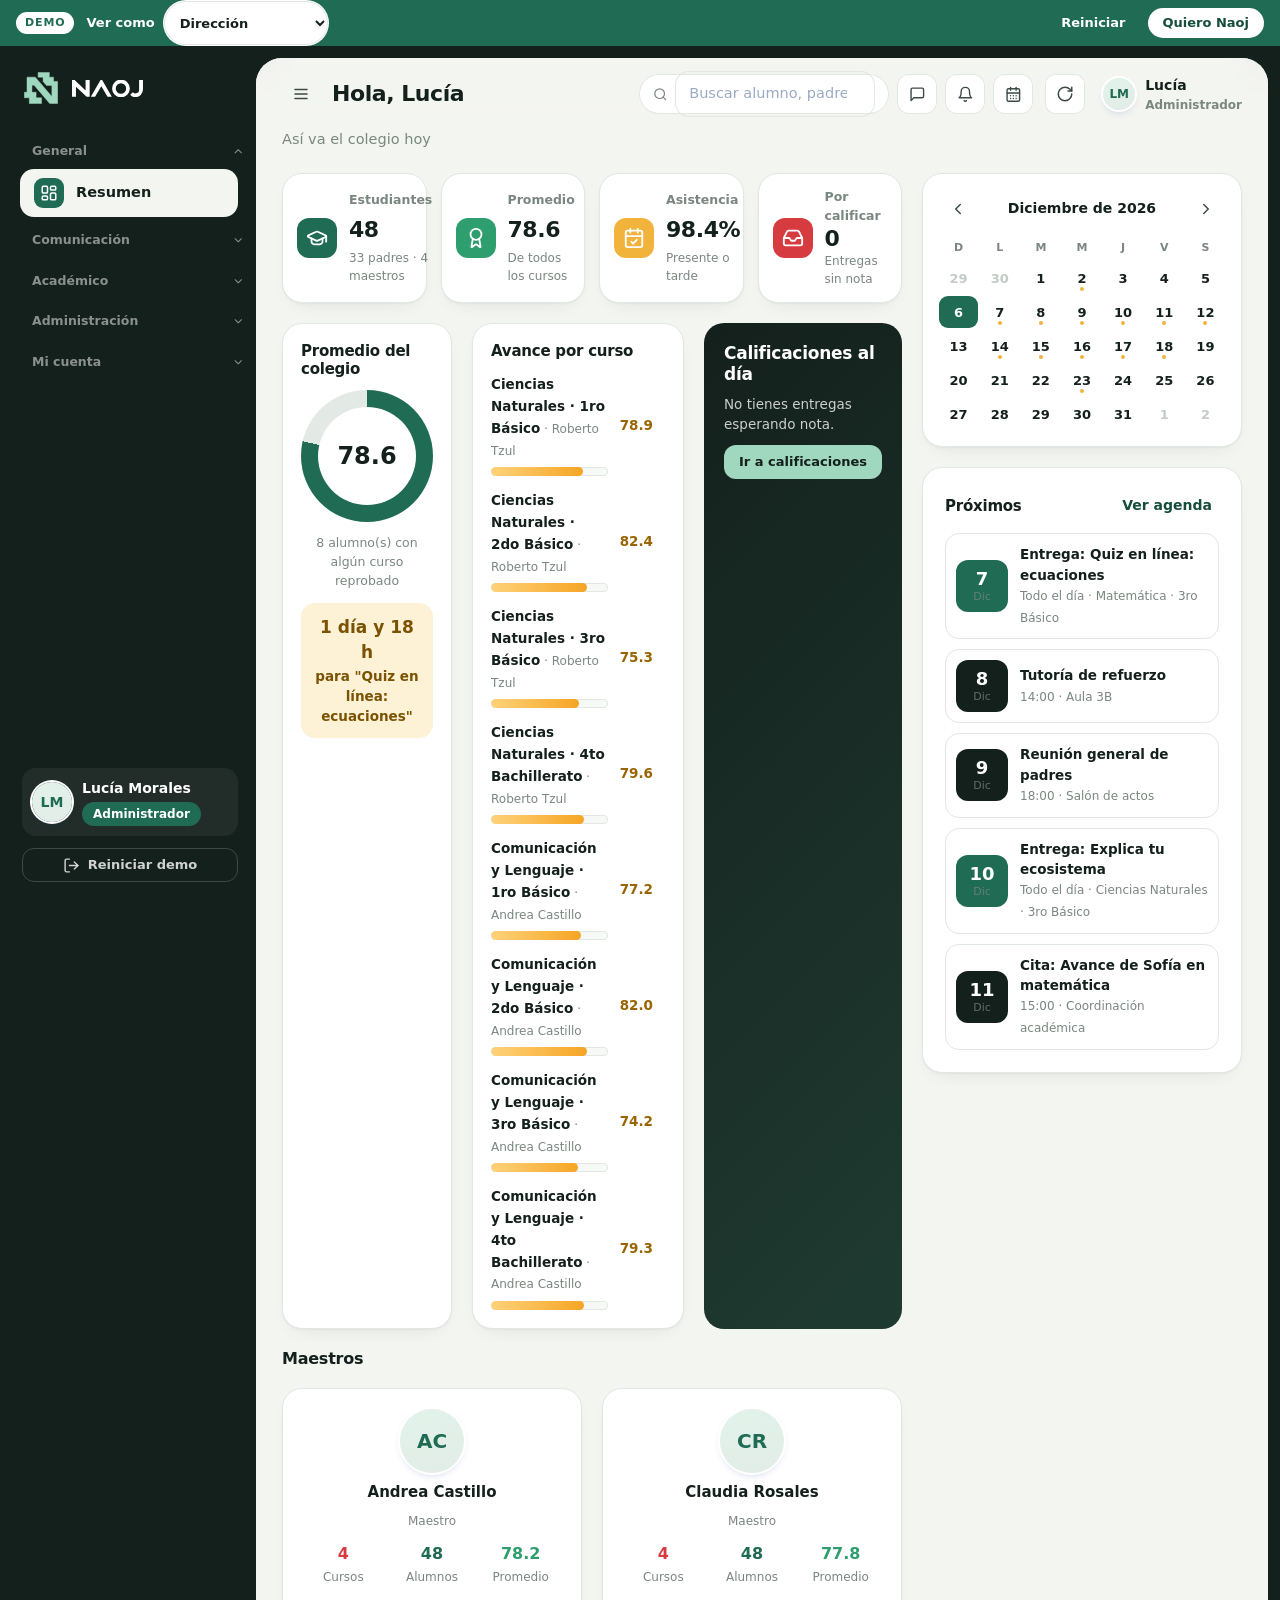
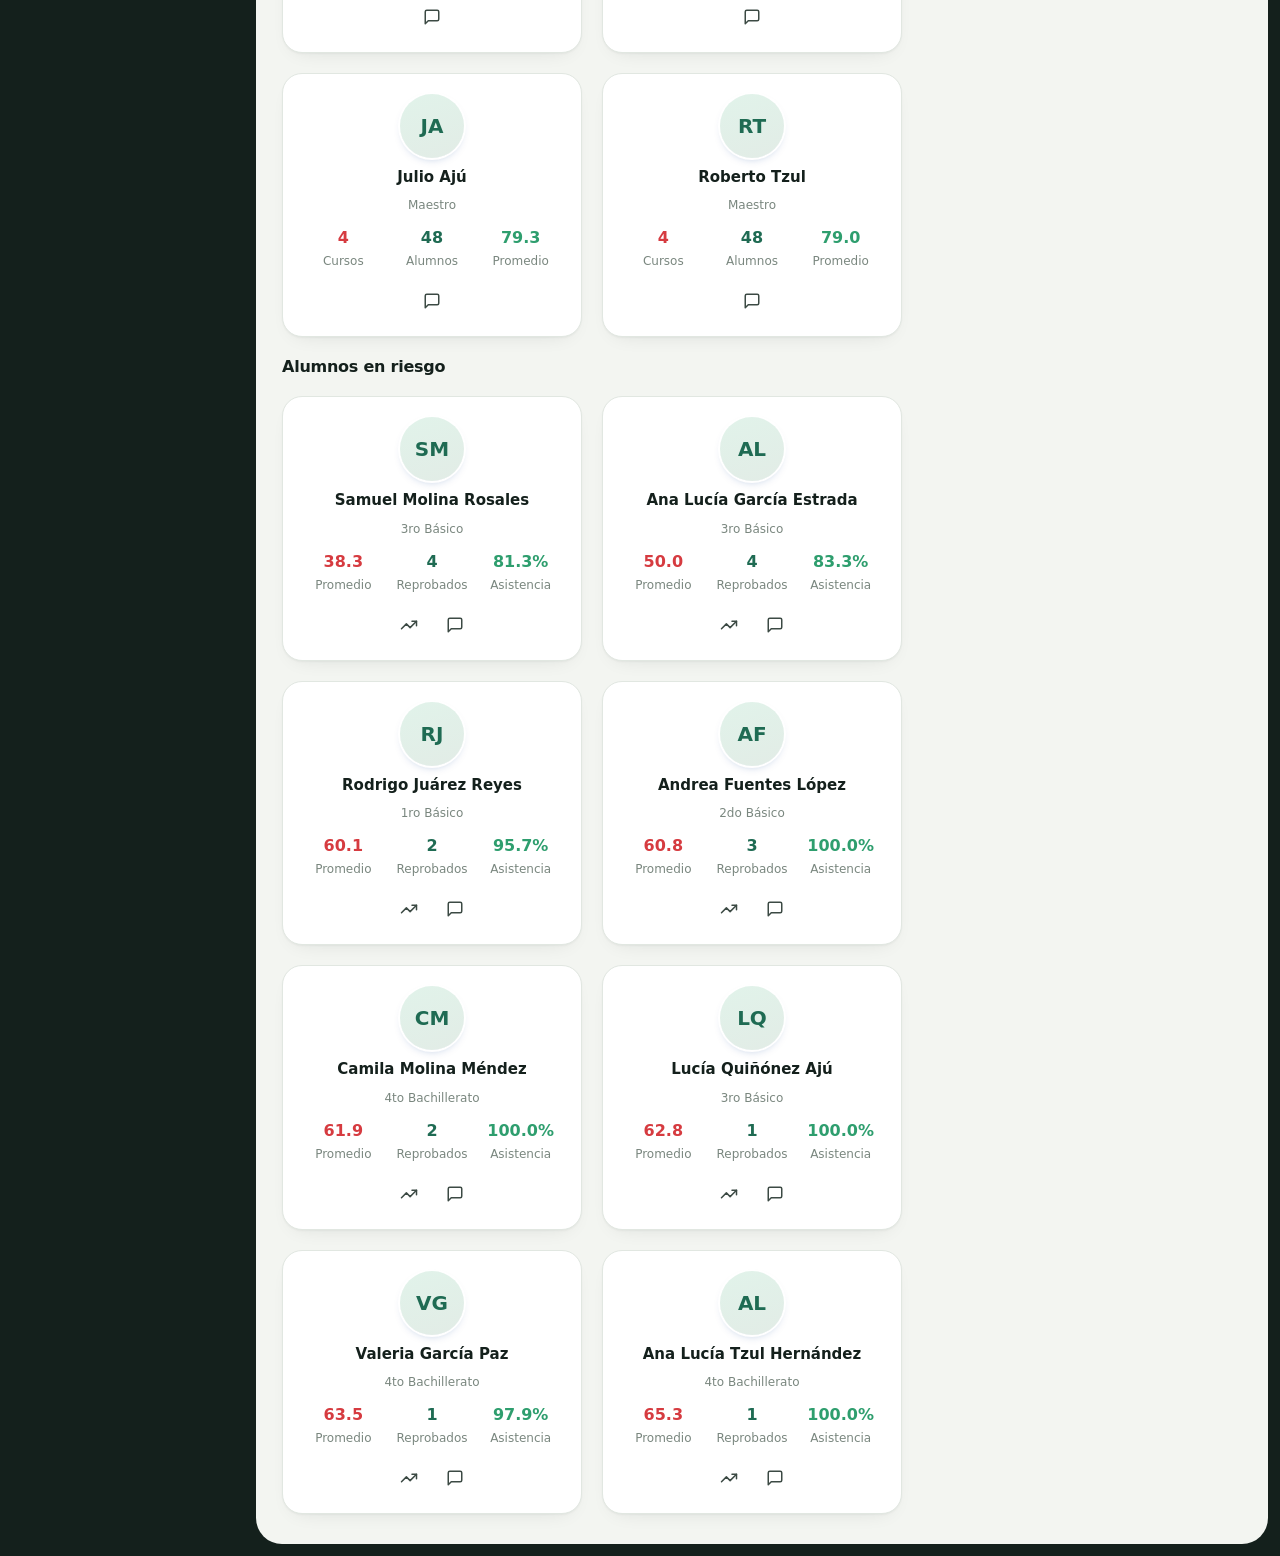
==== commit 7694c0c5: "Add files via upload" ====
--- a/demo/index.html
+++ b/demo/index.html
@@ -43,8 +43,8 @@
     
     <div id="screen-loading" class="screen screen-center" role="status" aria-live="polite">
         <div class="brand brand-lg">
-            <span class="brand-mark" aria-hidden="true"><svg viewBox="0 0 32 32" role="img" aria-label=""><path d="M16 9 3 6.5v17L16 26z" fill="#9CC3FF"/><path d="M16 9 3 23.5 16 26z" fill="#6FA3FA"/><path d="M16 9 29 6.5v17L16 26z" fill="#3D7BEF"/><path d="M16 9 29 23.5 16 26z" fill="#2559CF"/><path d="M16 9 12.5 3.5h7z" fill="#D9E7FF"/><path d="M16 9v17" stroke="#14213D" stroke-opacity=".35" stroke-width=".8"/></svg></span>
-            <span class="brand-name">Naoj</span>
+            <span class="brand-mark" aria-hidden="true"><svg viewBox="-6 -6 576 540"><path fill="currentColor" stroke="currentColor" stroke-width="8" stroke-linejoin="round" d="M45 80H185L466 408V220H375L317 152V80H233V0H423V80H495V152H564V528H430L165 216H129V336H199V430H291V528H84V430H0V336H45Z"/></svg></span>
+            <span class="brand-name"><svg viewBox="0 0 647 155" role="img" aria-label="Naoj"><g fill="currentColor"><path d="M0 0H24L124 94.6V0H161V153H134L36 60.5V153H0Z"/><path d="M172 153L260 0H275L363 153H324L267.5 58L210 153Z"/></g><g fill="none" stroke="currentColor"><circle cx="446.5" cy="77.5" r="64.25" stroke-width="33.5"/><path d="M629.5 0V87A52.5 52.5 0 0 1 577 139.5Q559 139.5 543 123" stroke-width="35"/></g></svg></span>
         </div>
         <div class="spinner" aria-hidden="true"></div>
         <p id="loading-text" class="muted">Cargando…</p>
@@ -54,8 +54,8 @@
     <main id="screen-login" class="screen auth-screen" hidden>
         <section class="auth-card" aria-labelledby="login-title">
             <div class="brand brand-lg">
-                <span class="brand-mark" aria-hidden="true"><svg viewBox="0 0 32 32" role="img" aria-label=""><path d="M16 9 3 6.5v17L16 26z" fill="#9CC3FF"/><path d="M16 9 3 23.5 16 26z" fill="#6FA3FA"/><path d="M16 9 29 6.5v17L16 26z" fill="#3D7BEF"/><path d="M16 9 29 23.5 16 26z" fill="#2559CF"/><path d="M16 9 12.5 3.5h7z" fill="#D9E7FF"/><path d="M16 9v17" stroke="#14213D" stroke-opacity=".35" stroke-width=".8"/></svg></span>
-                <span class="brand-name">Naoj</span>
+                <span class="brand-mark" aria-hidden="true"><svg viewBox="-6 -6 576 540"><path fill="currentColor" stroke="currentColor" stroke-width="8" stroke-linejoin="round" d="M45 80H185L466 408V220H375L317 152V80H233V0H423V80H495V152H564V528H430L165 216H129V336H199V430H291V528H84V430H0V336H45Z"/></svg></span>
+                <span class="brand-name"><svg viewBox="0 0 647 155" role="img" aria-label="Naoj"><g fill="currentColor"><path d="M0 0H24L124 94.6V0H161V153H134L36 60.5V153H0Z"/><path d="M172 153L260 0H275L363 153H324L267.5 58L210 153Z"/></g><g fill="none" stroke="currentColor"><circle cx="446.5" cy="77.5" r="64.25" stroke-width="33.5"/><path d="M629.5 0V87A52.5 52.5 0 0 1 577 139.5Q559 139.5 543 123" stroke-width="35"/></g></svg></span>
             </div>
             <h1 id="login-title">Inicia sesión</h1>
             <p class="muted">Usa el correo y la contraseña que te entregó la administración.</p>
@@ -84,8 +84,8 @@
     <main id="screen-denied" class="screen auth-screen" hidden>
         <section class="auth-card">
             <div class="brand brand-lg">
-                <span class="brand-mark" aria-hidden="true"><svg viewBox="0 0 32 32" role="img" aria-label=""><path d="M16 9 3 6.5v17L16 26z" fill="#9CC3FF"/><path d="M16 9 3 23.5 16 26z" fill="#6FA3FA"/><path d="M16 9 29 6.5v17L16 26z" fill="#3D7BEF"/><path d="M16 9 29 23.5 16 26z" fill="#2559CF"/><path d="M16 9 12.5 3.5h7z" fill="#D9E7FF"/><path d="M16 9v17" stroke="#14213D" stroke-opacity=".35" stroke-width=".8"/></svg></span>
-                <span class="brand-name">Naoj</span>
+                <span class="brand-mark" aria-hidden="true"><svg viewBox="-6 -6 576 540"><path fill="currentColor" stroke="currentColor" stroke-width="8" stroke-linejoin="round" d="M45 80H185L466 408V220H375L317 152V80H233V0H423V80H495V152H564V528H430L165 216H129V336H199V430H291V528H84V430H0V336H45Z"/></svg></span>
+                <span class="brand-name"><svg viewBox="0 0 647 155" role="img" aria-label="Naoj"><g fill="currentColor"><path d="M0 0H24L124 94.6V0H161V153H134L36 60.5V153H0Z"/><path d="M172 153L260 0H275L363 153H324L267.5 58L210 153Z"/></g><g fill="none" stroke="currentColor"><circle cx="446.5" cy="77.5" r="64.25" stroke-width="33.5"/><path d="M629.5 0V87A52.5 52.5 0 0 1 577 139.5Q559 139.5 543 123" stroke-width="35"/></g></svg></span>
             </div>
             <h1 id="denied-title">Sin acceso</h1>
             <p id="denied-text" class="muted"></p>
@@ -98,8 +98,8 @@
     <main id="screen-password" class="screen auth-screen" hidden>
         <section class="auth-card" aria-labelledby="password-title">
             <div class="brand brand-lg">
-                <span class="brand-mark" aria-hidden="true"><svg viewBox="0 0 32 32" role="img" aria-label=""><path d="M16 9 3 6.5v17L16 26z" fill="#9CC3FF"/><path d="M16 9 3 23.5 16 26z" fill="#6FA3FA"/><path d="M16 9 29 6.5v17L16 26z" fill="#3D7BEF"/><path d="M16 9 29 23.5 16 26z" fill="#2559CF"/><path d="M16 9 12.5 3.5h7z" fill="#D9E7FF"/><path d="M16 9v17" stroke="#14213D" stroke-opacity=".35" stroke-width=".8"/></svg></span>
-                <span class="brand-name">Naoj</span>
+                <span class="brand-mark" aria-hidden="true"><svg viewBox="-6 -6 576 540"><path fill="currentColor" stroke="currentColor" stroke-width="8" stroke-linejoin="round" d="M45 80H185L466 408V220H375L317 152V80H233V0H423V80H495V152H564V528H430L165 216H129V336H199V430H291V528H84V430H0V336H45Z"/></svg></span>
+                <span class="brand-name"><svg viewBox="0 0 647 155" role="img" aria-label="Naoj"><g fill="currentColor"><path d="M0 0H24L124 94.6V0H161V153H134L36 60.5V153H0Z"/><path d="M172 153L260 0H275L363 153H324L267.5 58L210 153Z"/></g><g fill="none" stroke="currentColor"><circle cx="446.5" cy="77.5" r="64.25" stroke-width="33.5"/><path d="M629.5 0V87A52.5 52.5 0 0 1 577 139.5Q559 139.5 543 123" stroke-width="35"/></g></svg></span>
             </div>
             <h1 id="password-title">Crea tu contraseña</h1>
             <p class="muted">Por seguridad, reemplaza la contraseña temporal de <strong id="password-email"></strong> antes de continuar.</p>
@@ -131,8 +131,8 @@
     <div id="screen-app" class="app-shell" hidden>
         <aside id="sidebar" class="sidebar" aria-label="Navegación principal">
             <div class="brand">
-                <span class="brand-mark" aria-hidden="true"><svg viewBox="0 0 32 32" role="img" aria-label=""><path d="M16 9 3 6.5v17L16 26z" fill="#9CC3FF"/><path d="M16 9 3 23.5 16 26z" fill="#6FA3FA"/><path d="M16 9 29 6.5v17L16 26z" fill="#3D7BEF"/><path d="M16 9 29 23.5 16 26z" fill="#2559CF"/><path d="M16 9 12.5 3.5h7z" fill="#D9E7FF"/><path d="M16 9v17" stroke="#14213D" stroke-opacity=".35" stroke-width=".8"/></svg></span>
-                <span class="brand-name">Naoj</span>
+                <span class="brand-mark" aria-hidden="true"><svg viewBox="-6 -6 576 540"><path fill="currentColor" stroke="currentColor" stroke-width="8" stroke-linejoin="round" d="M45 80H185L466 408V220H375L317 152V80H233V0H423V80H495V152H564V528H430L165 216H129V336H199V430H291V528H84V430H0V336H45Z"/></svg></span>
+                <span class="brand-name"><svg viewBox="0 0 647 155" role="img" aria-label="Naoj"><g fill="currentColor"><path d="M0 0H24L124 94.6V0H161V153H134L36 60.5V153H0Z"/><path d="M172 153L260 0H275L363 153H324L267.5 58L210 153Z"/></g><g fill="none" stroke="currentColor"><circle cx="446.5" cy="77.5" r="64.25" stroke-width="33.5"/><path d="M629.5 0V87A52.5 52.5 0 0 1 577 139.5Q559 139.5 543 123" stroke-width="35"/></g></svg></span>
             </div>
             <nav id="nav" class="nav"></nav>
             <div class="sidebar-foot">
--- a/demo/css/demo.css
+++ b/demo/css/demo.css
@@ -1,4 +1,40 @@
-/* Naoj · demo: barra superior y modo captura */
+/* Naoj · demo: colores de marca Pixan, logo Naoj, barra superior y modo captura */
+
+/* Colores Pixan sobre el tema de la app (solo en la demo) */
+:root {
+    --navy: #14201C; --navy-2: #1C2B25; --navy-3: #2A3D35;
+    --primary: #1F6B53; --primary-700: #164D3C; --primary-400: #2F8A6C; --primary-50: #E2ECE6;
+    --secondary: #1F6B53; --secondary-700: #164D3C; --secondary-50: #E2ECE6;
+    --tertiary: #2E9E6E; --tertiary-700: #1E7A52; --tertiary-50: #E1F3EA;
+    --grad-primary: #1F6B53; --grad-secondary: #2F8A6C; --grad-tertiary: #2E9E6E;
+    --grad-hero: linear-gradient(135deg, #14201C 0%, #1F3B31 100%);
+    --ice: #F3F5F1; --grad-ice: #F7F9F6;
+    --info: #164D3C; --info-bg: #E2ECE6;
+    --bg: #F3F5F1; --surface: #FFFFFF; --surface-2: #F7F9F6;
+    --border: #E1E7E1; --border-strong: #D1D9D2;
+    --text: #14201C; --text-2: #3C4A44; --muted: #7A877F;
+    --shadow-sm: 0 1px 2px rgba(20, 32, 28, .05);
+    --shadow: 0 10px 30px -14px rgba(20, 32, 28, .25);
+    --shadow-lg: 0 28px 60px -24px rgba(8, 14, 12, .55);
+    --shadow-soft: 0 1px 2px rgba(20, 32, 28, .04), 0 8px 22px -14px rgba(20, 32, 28, .16);
+    --shadow-soft-sm: 0 1px 2px rgba(20, 32, 28, .05);
+    --ring: 0 0 0 3px rgba(31, 107, 83, .28);
+}
+.topbar { background: rgba(243, 245, 241, .92); }
+.mini-cal-grid button.is-out { color: #C3CCC6; }
+.anillo { background: conic-gradient(var(--col) calc(var(--pct) * 1%), #E3E9E4 0); }
+.destacado .btn { background: #9FD8BF; color: #14201C; }
+.destacado .btn:hover:not(:disabled) { background: #B5E3CF; }
+
+/* Logo Naoj: la N (isotipo) + el texto NAOJ como logotipo */
+.brand-mark { color: #9FD8BF; width: 38px; height: 36px; }
+.brand-mark svg { width: 34px; height: 32px; }
+.brand-lg .brand-mark svg { width: 46px; height: 43px; }
+.brand-lg .brand-mark { width: 50px; height: 47px; }
+.brand-name { display: inline-flex; color: #fff; }
+.brand-name svg { height: 17px; width: auto; display: block; }
+.brand-lg .brand-name svg { height: 22px; }
+
 :root { --demo-h: 46px; }
 body:not(.shot) { padding-top: var(--demo-h); }
 body:not(.shot) .sidebar { top: var(--demo-h); }
@@ -9,21 +45,21 @@
 .demo-bar {
     position: fixed; inset: 0 0 auto 0; height: var(--demo-h); z-index: 90;
     display: flex; align-items: center; gap: 12px; padding: 0 16px;
-    background: #F2B33D; color: #14213D;
+    background: #1F6B53; color: #fff;
     font: 600 13px/1.2 'Plus Jakarta Sans', system-ui, sans-serif;
 }
-.demo-tag { background: #14213D; color: #fff; font-weight: 800; font-size: 11px; letter-spacing: .08em; padding: 4px 9px; border-radius: 999px; }
+.demo-tag { background: #fff; color: #1F6B53; font-weight: 800; font-size: 11px; letter-spacing: .08em; padding: 4px 9px; border-radius: 999px; }
 .demo-sp { flex: 1; }
 .demo-como { display: inline-flex; align-items: center; gap: 8px; white-space: nowrap; }
 .demo-como select {
-    font: inherit; font-weight: 700; color: #14213D; background: rgba(255, 255, 255, .75);
-    border: 1px solid rgba(20, 33, 61, .25); border-radius: 999px; padding: 5px 12px; cursor: pointer;
+    font: inherit; font-weight: 700; color: #14201C; background: #fff;
+    border: 1px solid rgba(255, 255, 255, .4); border-radius: 999px; padding: 5px 12px; cursor: pointer;
 }
-.demo-como select:focus-visible, .demo-cta:focus-visible, .demo-reset:focus-visible { outline: 2px solid #14213D; outline-offset: 2px; }
+.demo-como select:focus-visible, .demo-cta:focus-visible, .demo-reset:focus-visible { outline: 2px solid #fff; outline-offset: 2px; }
 .demo-reset { all: unset; cursor: pointer; font-weight: 700; padding: 6px 10px; border-radius: 999px; }
-.demo-reset:hover { background: rgba(20, 33, 61, .1); }
-.demo-cta { color: #fff; background: #14213D; text-decoration: none; font-weight: 800; padding: 7px 15px; border-radius: 999px; white-space: nowrap; }
-.demo-cta:hover { background: #1f3260; }
+.demo-reset:hover { background: rgba(255, 255, 255, .12); }
+.demo-cta { color: #164D3C; background: #fff; text-decoration: none; font-weight: 800; padding: 7px 15px; border-radius: 999px; white-space: nowrap; }
+.demo-cta:hover { background: #E2ECE6; }
 @media (max-width: 1320px) { .demo-txt { display: none; } }
 @media (max-width: 480px) { .demo-como > span, .demo-reset { display: none; } .demo-bar { gap: 8px; padding: 0 10px; } }
 
